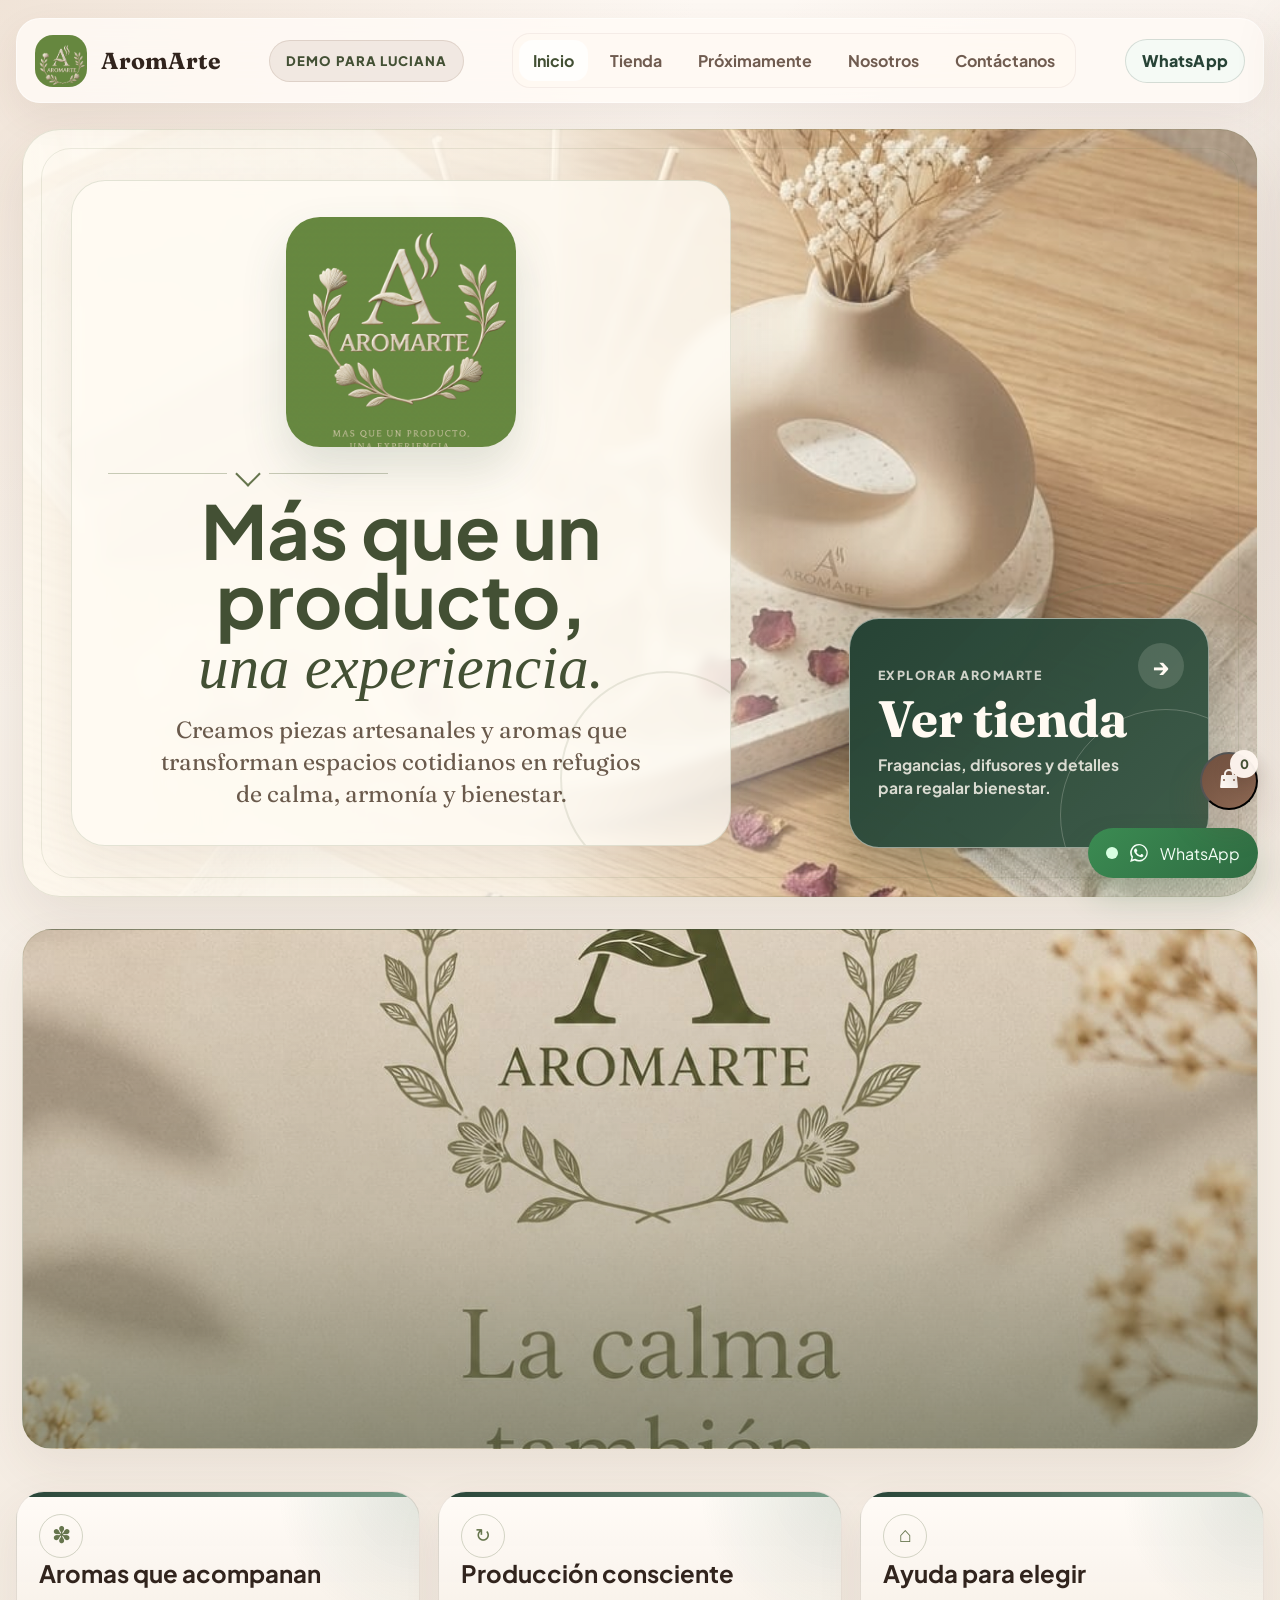
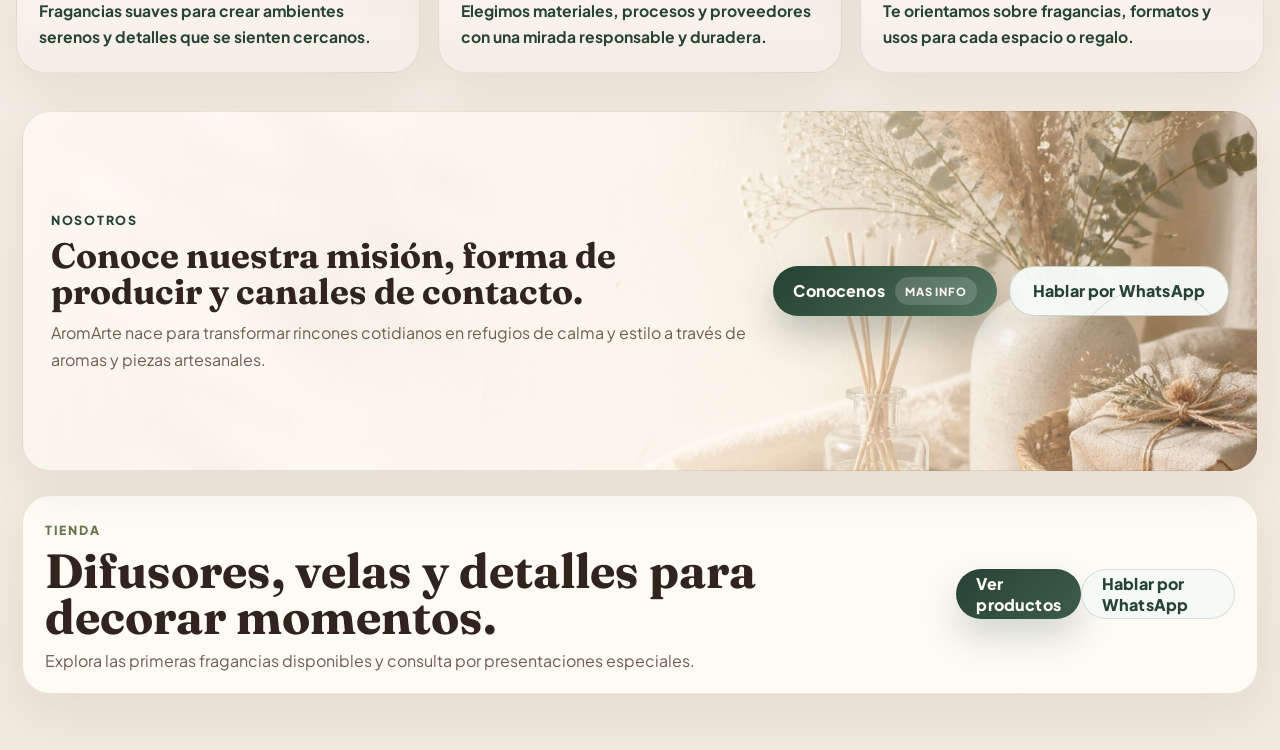
==== index.html @ 27c5b673 "Quita bloque de inspiracion en inicio" ====
<!DOCTYPE html>
<html lang="es">
<head>
  <meta charset="UTF-8">
  <meta name="viewport" content="width=device-width, initial-scale=1.0">
  <title>AromArte | Aromas que decoran momentos</title>
  <link rel="preconnect" href="https://fonts.googleapis.com">
  <link rel="preconnect" href="https://fonts.gstatic.com" crossorigin>
  <link href="https://fonts.googleapis.com/css2?family=Fraunces:opsz,wght@9..144,600;9..144,700;9..144,800&family=Plus+Jakarta+Sans:wght@400;500;600;700;800&display=swap" rel="stylesheet">
  <link rel="stylesheet" href="styles.css?v=20260609c">
</head>
<body data-page="home">
  <div class="page-shell">
    <header class="topbar">
      <a class="brand" href="index.html" aria-label="Ir al inicio">
        <span class="brand-mark"><img src="assets/images/aromarte/logo.jpeg" alt="AromArte"></span>
        <div class="brand-copy">
          <strong>AromArte</strong>
        </div>
      </a>
      <div class="topbar-meta">
        <span class="demo-badge">Demo para Luciana</span>
        <button class="menu-toggle" id="menuToggle" type="button" aria-label="Abrir menu" aria-expanded="false" aria-controls="mainNav">
          <span class="menu-toggle-icon" aria-hidden="true">
            <span></span>
            <span></span>
            <span></span>
          </span>
          <span class="menu-toggle-text">Menu</span>
        </button>
      </div>
      <nav class="main-nav" id="mainNav" aria-label="Principal">
        <div class="nav-panel-header">
          <div>
            <span class="eyebrow">Navegación</span>
            <strong>Explora la tienda</strong>
          </div>
          <button class="nav-close" id="navClose" type="button" aria-label="Cerrar menu">x</button>
        </div>
        <a class="nav-link is-active" href="index.html">Inicio</a>
        <a class="nav-link" href="tienda.html">Tienda</a>
        <a class="nav-link" href="proximamente.html">Próximamente</a>
        <a class="nav-link" href="nosotros.html">Nosotros</a>
        <a class="nav-link" href="contactanos.html">Contáctanos</a>
        <a class="nav-link nav-link-mobile" data-whatsapp-link href="#" target="_blank" rel="noreferrer">WhatsApp</a>
      </nav>
      <div class="header-actions">
        <a class="button button-secondary button-small" data-whatsapp-link href="#" target="_blank" rel="noreferrer">WhatsApp</a>
      </div>
    </header>

    <main>
      <section class="aromarte-hero" id="inicio">
        <div class="aromarte-hero-copy">
          <div class="welcome-card">
            <img class="welcome-logo" src="assets/images/aromarte/logo.jpeg" alt="AromArte">
            <div class="ornament-divider" aria-hidden="true"><span></span><i></i><span></span></div>
            <h1>Más que un producto, <em>una experiencia.</em></h1>
            <p>Creamos piezas artesanales y aromas que transforman espacios cotidianos en refugios de calma, armonía y bienestar.</p>
          </div>
        </div>

        <div class="aromarte-hero-notes">
          <a class="hero-shop-card" href="tienda.html">
            <span class="hero-shop-kicker">Explorar AromArte</span>
            <strong>Ver tienda</strong>
            <small>Fragancias, difusores y detalles para regalar bienestar.</small>
          </a>
        </div>
      </section>

      <section class="aromarte-story-band aromarte-story-band-single">
        <article class="story-panel story-panel-calm" aria-label="La calma también se decora"></article>
      </section>

      <section class="benefits content-strip icon-benefits">
        <article>
          <span class="line-icon line-icon-flower" aria-hidden="true"></span>
          <h2>Aromas que acompanan</h2>
          <p>Fragancias suaves para crear ambientes serenos y detalles que se sienten cercanos.</p>
        </article>
        <article>
          <span class="line-icon line-icon-recycle" aria-hidden="true"></span>
          <h2>Producción consciente</h2>
          <p>Elegimos materiales, procesos y proveedores con una mirada responsable y duradera.</p>
        </article>
        <article>
          <span class="line-icon line-icon-house" aria-hidden="true"></span>
          <h2>Ayuda para elegir</h2>
          <p>Te orientamos sobre fragancias, formatos y usos para cada espacio o regalo.</p>
        </article>
      </section>

      <section class="about-preview-section">
        <article class="about-preview-card about-preview-editorial">
          <div>
            <span class="eyebrow about-preview-eyebrow">Nosotros</span>
            <h2>Conoce nuestra misión, forma de producir y canales de contacto.</h2>
            <p>AromArte nace para transformar rincones cotidianos en refugios de calma y estilo a través de aromas y piezas artesanales.</p>
          </div>
          <div class="cta-actions about-preview-actions">
            <a class="button button-primary about-preview-primary" href="nosotros.html">Conocenos</a>
            <a class="button button-secondary about-preview-secondary" data-whatsapp-link href="#" target="_blank" rel="noreferrer">Hablar por WhatsApp</a>
          </div>
        </article>
      </section>

      <section class="cta-banner">
        <div>
          <span class="eyebrow">Tienda</span>
          <h2>Difusores, velas y detalles para decorar momentos.</h2>
          <p>Explora las primeras fragancias disponibles y consulta por presentaciones especiales.</p>
        </div>
        <div class="cta-actions">
          <a class="button button-primary" href="tienda.html">Ver productos</a>
          <a class="button button-secondary" id="bannerWhatsapp" href="#" target="_blank" rel="noreferrer">Hablar por WhatsApp</a>
        </div>
      </section>
    </main>
  </div>

  <aside class="cart-drawer" id="cartDrawer" aria-hidden="true">
    <div class="cart-header">
      <div>
        <span class="eyebrow">Compra</span>
        <h2>Tu carrito</h2>
      </div>
      <button class="icon-button" id="closeCart" type="button" aria-label="Cerrar carrito">x</button>
    </div>
    <div class="cart-items" id="cartItems"></div>
    <div class="cart-summary">
      <div><span>Subtotal</span><strong id="cartSubtotal">$0</strong></div>
      <div><span>Envío</span><strong id="cartShipping">$0</strong></div>
      <div class="cart-total"><span>Total</span><strong id="cartTotal">$0</strong></div>
      <button class="button button-primary button-full" id="checkoutButton" type="button">Finalizar compra</button>
      <a class="button button-secondary button-full" href="tienda.html">Ver estado de tienda</a>
    </div>
    <div class="checkout-panel" id="checkoutPanel" hidden>
      <div class="checkout-heading">
        <div>
          <span class="eyebrow">Compra</span>
          <h3>Datos para el pedido</h3>
        </div>
        <button class="button button-ghost button-small" id="backToCart" type="button">Volver</button>
      </div>
      <form class="checkout-form" id="checkoutForm">
        <label>
          <span>Nombre completo</span>
          <input id="checkoutName" name="name" type="text" placeholder="Tu nombre" required>
        </label>
        <label>
          <span>Telefono</span>
          <input id="checkoutPhone" name="phone" type="tel" placeholder="300 123 4567" required>
        </label>
        <label>
          <span>Correo</span>
          <input id="checkoutEmail" name="email" type="email" placeholder="tu@email.com" required>
        </label>
        <label>
          <span>Ciudad</span>
          <input id="checkoutCity" name="city" type="text" placeholder="Ciudad de entrega" required>
        </label>
        <label>
          <span>Dirección de entrega</span>
          <input id="checkoutAddress" name="address" type="text" placeholder="Calle, altura y referencia" required>
        </label>
        <label>
          <span>Pago</span>
          <select id="checkoutPayment" name="payment" required>
            <option value="transferencia">Transferencia</option>
            <option value="tarjeta">Tarjeta</option>
            <option value="contraentrega">Contraentrega coordinada</option>
          </select>
        </label>
        <label>
          <span>Notas del pedido</span>
          <textarea id="checkoutNotes" name="notes" rows="3" placeholder="Ej. subir a un tercer piso o llamar antes de entregar"></textarea>
        </label>
        <div class="checkout-review" id="checkoutReview"></div>
        <div class="checkout-actions">
          <button class="button button-primary button-full" id="confirmCheckout" type="submit">Confirmar pedido</button>
        </div>
      </form>
      <div class="checkout-success" id="checkoutSuccess" hidden></div>
    </div>
  </aside>

  <section class="product-modal" id="productModal" aria-hidden="true">
    <div class="product-modal-card" role="dialog" aria-modal="true" aria-labelledby="modalTitle">
      <button class="icon-button modal-close" id="closeModal" type="button" aria-label="Cerrar detalle">x</button>
      <div class="product-modal-media">
        <img id="modalImage" alt="">
      </div>
      <div class="product-modal-body">
        <span class="eyebrow" id="modalCategory">Categoria</span>
        <h2 id="modalTitle">Producto</h2>
        <p id="modalDescription"></p>
        <div class="modal-tags" id="modalTags"></div>
        <div class="modal-meta">
          <div>
            <strong id="modalPrice">$0</strong>
            <span id="modalInstallments"></span>
          </div>
          <span class="modal-rating" id="modalRating">&#9733; 0.0</span>
        </div>
        <div class="modal-actions">
          <button class="button button-primary" id="modalAddToCart" type="button">Agregar al carrito</button>
          <a class="button button-whatsapp" id="modalWhatsapp" href="#" target="_blank" rel="noreferrer">Consultar por WhatsApp</a>
        </div>
      </div>
    </div>
  </section>

  <a class="whatsapp-float" data-whatsapp-link href="#" target="_blank" rel="noreferrer" aria-label="Contactar por WhatsApp">
    <svg class="float-icon" viewBox="0 0 24 24" aria-hidden="true">
      <path d="M12 2.2a9.6 9.6 0 0 0-8.2 14.6L2.3 21.7l5-1.5A9.6 9.6 0 1 0 12 2.2Zm0 17.4c-1.4 0-2.8-.4-4-1.2l-.3-.2-3 .9.9-2.9-.2-.3a8 8 0 1 1 6.6 3.7Zm4.4-5.9c-.2-.1-1.3-.6-1.5-.6s-.4-.1-.6.2-.7.9-.8 1-.3.2-.6.1c-.3-.1-1.2-.4-2.2-1.3-.8-.7-1.3-1.5-1.4-1.8-.1-.3 0-.4.1-.6l.4-.4c.1-.1.2-.3.3-.4.1-.2.1-.3 0-.5 0-.1-.6-1.4-.8-1.9-.2-.5-.4-.4-.6-.4h-.5c-.2 0-.5.1-.7.4s-.9.8-.9 2 .9 2.3 1 2.4c.1.2 1.8 2.9 4.5 4 .6.3 1.1.4 1.4.5.6.2 1.2.2 1.6.1.5-.1 1.3-.5 1.5-1 .2-.5.2-1 .2-1.1s-.2-.2-.4-.3Z"/>
    </svg>
    <span class="float-label">WhatsApp</span>
  </a>
  <button class="cart-float" id="cartButton" type="button" aria-label="Abrir carrito">
    <svg class="float-icon" viewBox="0 0 24 24" aria-hidden="true">
      <path d="M7 6V5a5 5 0 0 1 10 0v1h1.9a1 1 0 0 1 1 .9l1 11a1 1 0 0 1-1 1.1H4.1a1 1 0 0 1-1-1.1l1-11a1 1 0 0 1 1-.9H7Zm2 0h6V5a3 3 0 0 0-6 0v1Zm-2 4a1 1 0 1 0 0 2 1 1 0 0 0 0-2Zm10 0a1 1 0 1 0 0 2 1 1 0 0 0 0-2Z"/>
    </svg>
    <span class="cart-count" id="cartCount">0</span>
  </button>
  <div class="toast" id="toast" aria-live="polite" aria-atomic="true"></div>
  <div class="overlay" id="overlay" hidden></div>

  <template id="productCardTemplate">
    <article class="product-card">
      <div class="product-media">
        <span class="product-badge"></span>
        <img alt="" loading="lazy">
      </div>
      <div class="product-body">
        <div class="product-meta">
          <span class="product-category"></span>
          <span class="product-rating"></span>
        </div>
        <h3 class="product-name"></h3>
        <p class="product-description"></p>
        <div class="product-tags"></div>
        <div class="product-footer">
          <div class="product-price-box">
            <strong class="product-price"></strong>
            <span class="product-installments"></span>
          </div>
          <div class="product-financing">
            <span class="product-promo-headline"></span>
            <div class="product-payment-logos"></div>
            <span class="product-transfer-price"></span>
          </div>
        </div>
        <div class="product-actions">
          <button class="button button-secondary view-product" type="button">Ver producto</button>
          <button class="button button-primary add-to-cart" type="button">Agregar</button>
        </div>
      </div>
    </article>
  </template>

  <template id="featuredCardTemplate">
    <article class="featured-card">
      <div class="featured-media">
        <img alt="" loading="lazy">
        <span class="featured-pill">Llega pronto</span>
      </div>
      <div class="featured-content">
        <div>
          <span class="eyebrow">Próximamente</span>
          <h3 class="featured-name"></h3>
          <p class="featured-copy"></p>
        </div>
      </div>
      <div class="featured-footer">
        <span class="featured-price"></span>
        <button class="button button-secondary featured-action" type="button">Ver producto</button>
      </div>
    </article>
  </template>

  <template id="categoryCardTemplate">
    <a class="category-card" href="#">
      <span class="category-card-label"></span>
      <strong class="category-card-title"></strong>
      <p class="category-card-copy"></p>
      <span class="category-card-link">Ver productos</span>
    </a>
  </template>

  <script src="data.js?v=20260401c"></script>
  <script src="store.js?v=20260401c"></script>
  <script src="home.js?v=20260401c"></script>
</body>
</html>
---- styles.css ----
:root {
  --bg: #f7f0e8;
  --surface: rgba(255, 252, 247, 0.92);
  --surface-soft: rgba(255, 248, 242, 0.86);
  --text: #31241d;
  --text-soft: #705c50;
  --line: rgba(122, 93, 74, 0.14);
  --accent: #66754d;
  --accent-strong: #435034;
  --premium-green: #3e5c49;
  --premium-green-strong: #274336;
  --premium-green-soft: rgba(84, 120, 101, 0.12);
  --shadow-soft: 0 18px 48px rgba(89, 58, 38, 0.08);
  --shadow-card: 0 22px 58px rgba(89, 58, 38, 0.1);
  --shadow-hover: 0 28px 72px rgba(89, 58, 38, 0.15);
  --shadow-green: 0 18px 34px rgba(62, 92, 73, 0.22);
  --radius-2xl: 34px;
  --radius-xl: 26px;
  --radius-lg: 22px;
  --radius-md: 16px;
  --max-width: 1260px;
  --transition: 220ms ease;
}

* { box-sizing: border-box; }
html { scroll-behavior: smooth; }

body {
  margin: 0;
  overflow-x: hidden;
  font-family: "Plus Jakarta Sans", sans-serif;
  color: var(--text);
  background:
    radial-gradient(circle at top left, rgba(225, 203, 182, 0.45), transparent 26%),
    radial-gradient(circle at 90% 15%, rgba(143, 106, 82, 0.12), transparent 22%),
    linear-gradient(180deg, #fdf8f3 0%, #f6efe6 42%, #f2e8de 100%);
}

img { display: block; max-width: 100%; }
button, input, select, textarea, a { font: inherit; }
a { color: inherit; }

.page-shell {
  position: relative;
  width: min(calc(100% - 32px), var(--max-width));
  margin: 0 auto;
  padding: 18px 0 56px;
}

.topbar {
  position: sticky;
  top: 16px;
  z-index: 30;
  isolation: isolate;
  display: flex;
  align-items: center;
  justify-content: space-between;
  gap: 18px;
  padding: 14px 18px;
  margin-bottom: 26px;
  background: rgba(255, 251, 246, 0.84);
  border: 1px solid rgba(255, 255, 255, 0.5);
  border-radius: 24px;
  box-shadow: 0 14px 36px rgba(98, 66, 48, 0.08);
  backdrop-filter: blur(18px);
}

.topbar-meta {
  display: flex;
  align-items: center;
  gap: 10px;
  position: relative;
}

.brand {
  display: flex;
  align-items: center;
  gap: 14px;
  text-decoration: none;
  transition: transform var(--transition);
}

.brand:hover { transform: translateY(-1px); }

.brand-mark {
  display: grid;
  place-items: center;
  width: 52px;
  height: 52px;
  border-radius: 18px;
  overflow: hidden;
  background: #668047;
  flex: 0 0 auto;
}

.brand-mark img {
  width: 100%;
  height: 100%;
  object-fit: cover;
}

.brand-copy strong,
.hero h1,
.section-heading h2,
.catalog-toolbar h3,
.cart-header h2,
.filters-heading h3,
.product-modal-body h2,
.shop-hero h1,
.cta-banner h2 {
  font-family: "Fraunces", serif;
}

.brand-copy strong { display: block; font-size: 1.45rem; line-height: 1; }
.brand-copy {
  display: flex;
  align-items: center;
}

.demo-badge {
  display: inline-flex;
  align-items: center;
  justify-content: center;
  min-height: 42px;
  padding: 0 16px;
  border-radius: 999px;
  background: rgba(125, 90, 70, 0.1);
  border: 1px solid rgba(125, 90, 70, 0.16);
  color: var(--accent-strong);
  font-size: 0.82rem;
  font-weight: 800;
  letter-spacing: 0.08em;
  text-transform: uppercase;
}

.main-nav,
.header-actions,
.hero-actions,
.hero-metrics,
.section-heading,
.catalog-toolbar,
.cart-header,
.cart-summary div,
.product-meta,
.product-actions,
.featured-footer,
.modal-actions,
.modal-meta,
.filters-heading,
.filter-range-header,
.cta-actions,
.shop-hero,
.shop-hero-actions {
  display: flex;
  align-items: center;
}

.main-nav {
  gap: 8px;
  padding: 6px;
  border-radius: 18px;
  background: rgba(255, 248, 242, 0.7);
  border: 1px solid rgba(122, 93, 74, 0.08);
}

.nav-link-mobile {
  display: none;
}

.nav-panel-header {
  display: none;
}

.nav-close {
  width: 42px;
  height: 42px;
  border-radius: 14px;
  border: 1px solid rgba(122, 93, 74, 0.12);
  background: rgba(255, 251, 246, 0.86);
  color: var(--accent-strong);
  font-size: 1.5rem;
  line-height: 1;
}

.nav-link {
  padding: 10px 14px;
  border-radius: 14px;
  color: var(--text-soft);
  text-decoration: none;
  font-weight: 700;
  transition: background var(--transition), color var(--transition), transform var(--transition);
}

.nav-link:hover,
.nav-link.is-active {
  background: rgba(255, 255, 255, 0.72);
  color: var(--accent-strong);
}

.header-actions { gap: 10px; }
.mobile-filter-toggle { display: none; }

.menu-toggle {
  display: none;
  align-items: center;
  justify-content: center;
  gap: 10px;
  min-height: 46px;
  padding: 0 16px;
  border-radius: 999px;
  background: linear-gradient(135deg, #6f4f3e, #8e6954);
  border: 1px solid rgba(122, 93, 74, 0.12);
  color: #fffaf5;
  box-shadow: 0 14px 26px rgba(111, 79, 62, 0.22);
}

.menu-toggle-icon {
  display: inline-flex;
  flex-direction: column;
  justify-content: center;
  gap: 4px;
}

.menu-toggle-icon span {
  display: block;
  width: 16px;
  height: 2px;
  border-radius: 999px;
  background: currentColor;
}

.menu-toggle-text {
  font-size: 0.82rem;
  font-weight: 800;
  letter-spacing: 0.08em;
  text-transform: uppercase;
}

.eyebrow {
  display: inline-block;
  margin-bottom: 10px;
  color: var(--accent);
  font-size: 0.78rem;
  font-weight: 800;
  letter-spacing: 0.14em;
  text-transform: uppercase;
}

.button,
.cart-button,
.icon-button,
.whatsapp-float,
.category-card,
.cart-float,
.menu-toggle {
  transition: transform var(--transition), box-shadow var(--transition), background var(--transition), border-color var(--transition), color var(--transition);
}

.button,
.icon-button,
.cart-button {
  border: 0;
  cursor: pointer;
}

.button:hover,
.cart-button:hover,
.icon-button:hover,
.whatsapp-float:hover,
.category-card:hover,
.cart-float:hover,
.menu-toggle:hover {
  transform: translateY(-2px);
}

.button {
  display: inline-flex;
  align-items: center;
  justify-content: center;
  min-height: 50px;
  padding: 0 20px;
  border-radius: 999px;
  text-decoration: none;
  font-weight: 800;
  letter-spacing: 0.01em;
}

.button-small { min-height: 44px; padding: 0 16px; }

.button-primary {
  background: linear-gradient(135deg, var(--premium-green-strong), var(--premium-green));
  color: #fff9f4;
  box-shadow: var(--shadow-green);
}

.button-secondary {
  background: rgba(245, 250, 246, 0.92);
  color: var(--premium-green-strong);
  border: 1px solid rgba(62, 92, 73, 0.18);
}

.button-return {
  position: relative;
  min-height: 48px;
  padding: 0 22px 0 54px;
  background: linear-gradient(135deg, rgba(255, 251, 246, 0.96), rgba(246, 251, 247, 0.9));
  color: var(--premium-green-strong);
  border: 1px solid rgba(62, 92, 73, 0.16);
  box-shadow: 0 14px 30px rgba(62, 92, 73, 0.08);
  line-height: 1;
  white-space: nowrap;
}

.button-return::before {
  content: "←";
  position: absolute;
  left: 12px;
  top: 50%;
  display: grid;
  width: 30px;
  height: 30px;
  place-items: center;
  transform: translateY(-50%);
  border-radius: 50%;
  background: rgba(62, 92, 73, 0.1);
  color: var(--premium-green);
  font-size: 1.05rem;
  font-weight: 900;
}

.button-return:hover {
  background: linear-gradient(135deg, rgba(245, 250, 246, 0.98), rgba(255, 251, 246, 0.96));
  border-color: rgba(62, 92, 73, 0.28);
  box-shadow: 0 18px 34px rgba(62, 92, 73, 0.12);
}

.button-return.button-small {
  min-height: 44px;
  padding: 0 18px 0 50px;
}

.button-return.button-small::before {
  left: 11px;
  width: 28px;
  height: 28px;
  font-size: 1rem;
}

.button-ghost {
  min-height: 42px;
  padding: 0 16px;
  background: rgba(255, 249, 243, 0.78);
  color: var(--accent-strong);
  border: 1px solid rgba(122, 93, 74, 0.12);
}

.button-whatsapp {
  background: rgba(240, 249, 238, 0.94);
  color: var(--premium-green-strong);
  border: 1px solid rgba(62, 92, 73, 0.22);
}

.button-full { width: 100%; }

.cart-button {
  display: inline-flex;
  align-items: center;
  gap: 14px;
  padding: 10px 12px 10px 18px;
  border-radius: 999px;
  background: linear-gradient(135deg, #6f4f3e, #8e6954);
  color: #fff8f2;
  box-shadow: 0 18px 34px rgba(111, 79, 62, 0.24);
}

.cart-button-copy small { display: block; color: rgba(255, 247, 240, 0.76); }
.cart-count {
  display: grid;
  place-items: center;
  min-width: 34px;
  height: 34px;
  padding: 0 10px;
  border-radius: 999px;
  background: rgba(255, 247, 240, 0.96);
  color: var(--accent-strong);
  font-weight: 800;
}

.hero {
  display: grid;
  grid-template-columns: minmax(0, 1.05fr) minmax(360px, 0.95fr);
  gap: 30px;
  align-items: center;
  padding: 30px 6px 26px;
}

.aromarte-hero {
  position: relative;
  isolation: isolate;
  display: grid;
  grid-template-columns: minmax(0, 1.02fr) minmax(300px, 0.58fr);
  gap: 22px;
  min-height: min(780px, calc(100vh - 132px));
  padding: clamp(22px, 4vw, 48px);
  margin: 8px 6px 24px;
  overflow: hidden;
  border: 1px solid rgba(102, 117, 77, 0.16);
  border-radius: 38px;
  background:
    linear-gradient(90deg, rgba(255, 250, 241, 0.94) 0%, rgba(255, 250, 241, 0.88) 42%, rgba(255, 250, 241, 0.22) 68%),
    url("assets/images/aromarte/hero-product.jpg") right center / cover no-repeat;
  box-shadow: var(--shadow-card);
}

.aromarte-hero::before {
  content: "";
  position: absolute;
  inset: 18px;
  z-index: -1;
  border: 1px solid rgba(102, 117, 77, 0.12);
  border-radius: 30px;
  pointer-events: none;
}

.aromarte-hero::after {
  content: "";
  position: absolute;
  right: -90px;
  bottom: -120px;
  z-index: -1;
  width: 430px;
  height: 430px;
  border: 2px solid rgba(102, 117, 77, 0.16);
  border-radius: 50%;
  pointer-events: none;
}

.aromarte-hero-copy {
  display: flex;
  flex-direction: column;
  align-items: flex-start;
  justify-content: center;
  min-width: 0;
}

.aromarte-hero-notes {
  display: flex;
  align-items: flex-end;
  justify-content: flex-end;
}

.hero-copy,
.shop-hero > div:first-child,
.cta-banner > div:first-child,
.contact-form-copy {
  min-width: 0;
}

.hero h1,
.shop-hero h1 {
  margin: 0 0 16px;
  font-size: clamp(3.2rem, 7vw, 5.4rem);
  line-height: 0.92;
  letter-spacing: 0;
}

.hero-actions .button,
.cta-actions .button,
.product-actions .button,
.featured-action {
  font-weight: 800;
}

.hero p,
.section-heading p,
.benefits p,
.product-description,
.featured-card p,
.catalog-toolbar p,
.filter-note p,
.product-modal-body p,
.shop-hero p,
.category-card p,
.cta-banner p {
  color: var(--text-soft);
}

.hero p,
.shop-hero p { margin: 0; line-height: 1.75; font-size: 1.02rem; }

.section-copy-green {
  color: color-mix(in srgb, var(--premium-green) 72%, var(--text-soft) 28%);
}

.category-section-copy {
  color: color-mix(in srgb, var(--premium-green) 64%, var(--text-soft) 36%);
}

.hero-actions { gap: 14px; margin-top: 30px; justify-content: flex-start; }

.hero-shop-card {
  position: relative;
  display: grid;
  gap: 12px;
  width: min(100%, 360px);
  min-height: 230px;
  align-content: center;
  padding: 28px;
  overflow: hidden;
  border: 1px solid rgba(255, 250, 242, 0.52);
  border-radius: 30px;
  background:
    linear-gradient(135deg, rgba(36, 65, 51, 0.96), rgba(62, 92, 73, 0.9)),
    rgba(62, 92, 73, 0.94);
  color: #fffaf2;
  text-decoration: none;
  box-shadow: 0 26px 54px rgba(42, 68, 54, 0.28);
  transition: transform var(--transition), box-shadow var(--transition), border-color var(--transition);
}

.hero-shop-card::before {
  content: "";
  position: absolute;
  right: -64px;
  bottom: -74px;
  width: 210px;
  height: 210px;
  border: 1px solid rgba(255, 250, 242, 0.22);
  border-radius: 50%;
}

.hero-shop-card::after {
  content: "→";
  position: absolute;
  right: 24px;
  top: 24px;
  display: grid;
  width: 46px;
  height: 46px;
  place-items: center;
  border-radius: 50%;
  background: rgba(255, 250, 242, 0.14);
  font-size: 1.4rem;
  font-weight: 900;
}

.hero-shop-card:hover {
  transform: translateY(-5px);
  border-color: rgba(255, 250, 242, 0.72);
  box-shadow: 0 34px 64px rgba(42, 68, 54, 0.34);
}

.hero-shop-kicker,
.hero-shop-card small {
  position: relative;
  z-index: 1;
}

.hero-shop-kicker {
  color: rgba(255, 250, 242, 0.78);
  font-size: 0.78rem;
  font-weight: 900;
  letter-spacing: 0.12em;
  text-transform: uppercase;
}

.hero-shop-card strong {
  position: relative;
  z-index: 1;
  font-family: "Fraunces", serif;
  font-size: clamp(2.35rem, 4vw, 3.4rem);
  line-height: 0.92;
}

.hero-shop-card small {
  max-width: 260px;
  color: rgba(255, 250, 242, 0.82);
  font-size: 0.98rem;
  font-weight: 700;
  line-height: 1.45;
}

.welcome-copy {
  display: flex;
  flex-direction: column;
  align-items: flex-start;
}

.welcome-card,
.experience-card,
.shop-hero-art {
  position: relative;
  overflow: hidden;
  border: 1px solid rgba(102, 117, 77, 0.18);
  background:
    radial-gradient(circle at top right, rgba(102, 117, 77, 0.12), transparent 28%),
    linear-gradient(180deg, rgba(255, 251, 244, 0.96), rgba(242, 232, 218, 0.92));
  box-shadow: var(--shadow-soft);
}

.welcome-card {
  width: min(100%, 660px);
  padding: clamp(24px, 3.4vw, 36px);
  border-radius: 34px;
  background: rgba(255, 251, 244, 0.78);
  backdrop-filter: blur(6px);
  text-align: center;
}

.welcome-card::after,
.botanical-note::after {
  content: "";
  position: absolute;
  right: -44px;
  bottom: -40px;
  width: 210px;
  height: 210px;
  border: 2px solid rgba(102, 117, 77, 0.14);
  border-radius: 50%;
  pointer-events: none;
}

.welcome-logo {
  display: block;
  width: clamp(150px, 24vw, 230px);
  aspect-ratio: 1;
  margin: 0 auto 18px;
  border-radius: 34px;
  object-fit: cover;
  box-shadow: 0 22px 46px rgba(62, 92, 73, 0.16);
}

.welcome-card h1 {
  max-width: 560px;
  margin: 12px auto 0;
  color: var(--accent-strong);
  font-size: clamp(2.55rem, 5.8vw, 4.65rem);
  line-height: 0.94;
}

.welcome-card h1 em {
  font-family: "Segoe Script", "Brush Script MT", cursive;
  display: block;
  font-size: 0.82em;
  margin-top: 0.08em;
  font-weight: 400;
}

.welcome-card p {
  max-width: 500px;
  margin: 18px auto 0;
  color: color-mix(in srgb, var(--text-soft) 86%, var(--accent-strong) 14%);
  font-family: "Fraunces", serif;
  font-size: clamp(1.16rem, 1.9vw, 1.46rem);
  line-height: 1.36;
}

.botanical-sprig {
  display: block;
  width: 46px;
  height: 42px;
  margin-bottom: 12px;
  border-left: 2px solid var(--accent);
  border-radius: 50%;
  transform: rotate(28deg);
}

.botanical-sprig::before,
.botanical-sprig::after {
  content: "";
  position: absolute;
  width: 18px;
  height: 10px;
  border: 2px solid var(--accent);
  border-left: 0;
  border-radius: 0 14px 14px 0;
}

.botanical-sprig::before {
  top: 8px;
  left: 11px;
  transform: rotate(-18deg);
}

.botanical-sprig::after {
  top: 22px;
  left: 2px;
  transform: rotate(32deg);
}

.ornament-divider {
  display: flex;
  align-items: center;
  gap: 12px;
  width: min(280px, 100%);
  color: var(--accent);
}

.ornament-divider span {
  flex: 1;
  height: 1px;
  background: rgba(102, 117, 77, 0.36);
}

.ornament-divider i {
  width: 18px;
  height: 18px;
  border-right: 2px solid currentColor;
  border-bottom: 2px solid currentColor;
  transform: rotate(45deg);
}

.ritual-icons,
.inspiration-list,
.shop-product-tags {
  display: grid;
  gap: 12px;
}

.ritual-icons {
  width: min(100%, 660px);
  grid-template-columns: 1fr;
  margin: 0;
}

.ritual-icons article {
  min-height: 0;
  padding: 18px;
  border: 1px solid rgba(102, 117, 77, 0.16);
  border-radius: 24px;
  background: rgba(255, 251, 244, 0.84);
  backdrop-filter: blur(7px);
  box-shadow: var(--shadow-soft);
}

.ritual-icons strong {
  display: block;
  margin: 12px 0 7px;
  color: var(--accent-strong);
  font-family: "Fraunces", serif;
  line-height: 1.04;
}

.ritual-icons small {
  display: block;
  color: var(--text-soft);
  line-height: 1.55;
}

.line-icon {
  position: relative;
  display: inline-grid;
  place-items: center;
  width: 44px;
  height: 44px;
  color: var(--accent);
  border: 1px solid rgba(102, 117, 77, 0.28);
  border-radius: 50%;
}

.line-icon::before {
  font-family: "Times New Roman", serif;
  font-size: 1.42rem;
  line-height: 1;
}

.line-icon-leaf::before { content: "⌒"; transform: rotate(-35deg); }
.line-icon-heart::before { content: "♡"; font-size: 1.55rem; }
.line-icon-flower::before { content: "✽"; }
.line-icon-spark::before { content: "✦"; }
.line-icon-recycle::before { content: "↻"; font-size: 1.2rem; }
.line-icon-house::before { content: "⌂"; font-size: 1.34rem; }

.hero-metrics {
  gap: 14px;
  margin-top: 32px;
  justify-content: space-between;
}

.hero-metrics article,
.benefits article,
.filters-panel,
.catalog-toolbar,
.featured-card,
.product-card,
.cart-drawer,
.cart-summary,
.product-modal-card,
.showcase-card,
.category-card,
.cta-banner,
.shop-hero {
  background: var(--surface);
  border: 1px solid var(--line);
  box-shadow: var(--shadow-soft);
}

.hero-metrics article {
  flex: 1;
  min-height: 110px;
  padding: 18px;
  border-radius: var(--radius-lg);
}

.benefits article {
  position: relative;
  overflow: hidden;
  background:
    radial-gradient(circle at top right, rgba(78, 118, 96, 0.16), transparent 32%),
    linear-gradient(180deg, rgba(255, 251, 246, 0.98), rgba(245, 237, 229, 0.96));
}

.benefits article::before {
  content: "";
  position: absolute;
  top: 0;
  left: 0;
  width: 100%;
  height: 5px;
  background: linear-gradient(90deg, var(--premium-green-strong), rgba(94, 141, 116, 0.8));
}

.benefits article h2 {
  margin: 0 0 10px;
}

.benefits article p {
  margin: 0;
  color: var(--premium-green-strong);
  font-size: 0.98rem;
  font-weight: 700;
  line-height: 1.65;
}

.hero-metrics article strong {
  color: var(--premium-green-strong);
}

.hero-metrics article span {
  color: color-mix(in srgb, var(--premium-green) 68%, var(--text-soft) 32%);
}

.hero-visual,
.hero-showcase { min-height: 520px; }

.hero-showcase {
  position: relative;
  border-radius: var(--radius-2xl);
  overflow: hidden;
  background: linear-gradient(150deg, rgba(255, 248, 241, 0.95), rgba(235, 217, 199, 0.82));
  box-shadow: var(--shadow-card);
}

.hero-photo-showcase img {
  width: 100%;
  height: 100%;
  min-height: 520px;
  object-fit: cover;
  object-position: center;
}

.hero-home .hero-photo-showcase {
  border: 10px solid rgba(255, 251, 244, 0.82);
}

.hero-photo-showcase::after {
  content: "";
  position: absolute;
  inset: 0;
  background: linear-gradient(180deg, transparent 58%, rgba(49, 36, 29, 0.18));
  pointer-events: none;
}

.showcase-card {
  position: absolute;
  z-index: 2;
  max-width: 320px;
  padding: 22px;
  border-radius: 24px;
}

.showcase-card span { display: block; margin-bottom: 8px; color: var(--text-soft); }
.showcase-card strong { font-family: "Fraunces", serif; font-size: 2rem; line-height: 1; }
.showcase-card-main { top: 38px; right: 34px; }
.showcase-card-side { left: 28px; bottom: 30px; }

.showcase-scene,
.scene-panel,
.scene-sofa,
.scene-table,
.scene-vase,
.scene-lamp { position: absolute; }

.showcase-scene { inset: 0; }
.scene-panel { inset: 88px 48px 48px; border-radius: 40px; background: linear-gradient(180deg, rgba(255, 250, 245, 0.72), rgba(233, 214, 196, 0.78)); }
.scene-sofa { left: 88px; bottom: 106px; width: 290px; height: 156px; border-radius: 40px 40px 28px 28px; background: linear-gradient(180deg, #c79f80, #9a735b); box-shadow: 0 32px 36px rgba(94, 67, 50, 0.18); }
.scene-sofa::before, .scene-sofa::after { content: ""; position: absolute; top: -46px; width: 98px; height: 88px; border-radius: 26px; background: linear-gradient(180deg, #c79f80, #8f6a53); }
.scene-sofa::before { left: 22px; }
.scene-sofa::after { right: 22px; }
.scene-table { right: 122px; bottom: 132px; width: 172px; height: 172px; border-radius: 50%; background: linear-gradient(145deg, #e4ceb8, #bb977c); box-shadow: 0 20px 32px rgba(94, 67, 50, 0.16); }
.scene-table::before { content: ""; position: absolute; left: 78px; top: 136px; width: 16px; height: 110px; border-radius: 12px; background: #72513f; }
.scene-vase { right: 176px; bottom: 218px; width: 36px; height: 78px; border-radius: 18px 18px 12px 12px; background: linear-gradient(180deg, #f7efe7, #e4ceb8); }
.scene-lamp { right: 62px; bottom: 118px; width: 112px; height: 278px; }
.scene-lamp::before { content: ""; position: absolute; left: 41px; top: 62px; width: 12px; height: 168px; border-radius: 10px; background: #6f4f3e; }
.scene-lamp::after { content: ""; position: absolute; top: 0; left: 0; width: 94px; height: 100px; border-radius: 46px 46px 18px 18px; background: linear-gradient(180deg, #f0e4d7, #d6baa3); }

.home-section,
.catalog-section { padding: 8px 6px; }

.experience-grid,
.coming-soon-grid {
  display: grid;
  grid-template-columns: 0.85fr 1.15fr;
  gap: 20px;
  padding: 8px 6px 24px;
}

.aromarte-story-band {
  display: grid;
  grid-template-columns: minmax(0, 1.2fr) minmax(280px, 0.8fr);
  gap: 20px;
  padding: 8px 6px 24px;
}

.aromarte-story-band-single {
  grid-template-columns: 1fr;
}

.aromarte-story-band-single .story-panel-calm {
  min-height: 520px;
  background-position: center;
}

.story-panel {
  position: relative;
  min-height: 470px;
  overflow: hidden;
  border: 1px solid rgba(102, 117, 77, 0.16);
  border-radius: 30px;
  padding: 30px;
  background: #f5ecdf;
  box-shadow: var(--shadow-soft);
}

.story-panel::before {
  content: "";
  position: absolute;
  inset: 0;
  z-index: 0;
  background: linear-gradient(90deg, rgba(255, 250, 241, 0.9), rgba(255, 250, 241, 0.42));
}

.story-panel > * {
  position: relative;
  z-index: 1;
}

.story-panel-product {
  background:
    linear-gradient(90deg, rgba(255, 250, 241, 0.92) 0%, rgba(255, 250, 241, 0.78) 42%, rgba(255, 250, 241, 0.18) 72%),
    url("assets/images/aromarte/inspiracion-bg.png") center / cover no-repeat;
}

.story-panel-calm {
  display: flex;
  flex-direction: column;
  justify-content: flex-end;
  color: #fffaf2;
  background:
    linear-gradient(180deg, rgba(55, 67, 44, 0.02) 0%, rgba(55, 67, 44, 0.18) 58%, rgba(55, 67, 44, 0.5) 100%),
    url("assets/images/aromarte/brand-calm.jpg") center / cover no-repeat;
}

.story-panel-calm::before {
  display: none;
}

.story-panel h2 {
  max-width: 620px;
  margin: 0 0 22px;
  color: var(--accent-strong);
  font-family: "Fraunces", serif;
  font-size: clamp(2.2rem, 4vw, 3.5rem);
  line-height: 0.96;
}

.experience-card {
  min-height: 430px;
  padding: 28px;
  border-radius: 30px;
}

.experience-card-photo {
  padding: 0;
}

.experience-card-photo img,
.coming-soon-photo img,
.about-preview-image {
  width: 100%;
  height: 100%;
  object-fit: cover;
}

.experience-card h2 {
  max-width: 620px;
  margin: 0 0 22px;
  color: var(--accent-strong);
  font-family: "Fraunces", serif;
  font-size: clamp(2.2rem, 4vw, 3.5rem);
  line-height: 0.96;
}

.inspiration-list {
  max-width: 620px;
}

.inspiration-list span {
  display: flex;
  align-items: center;
  gap: 14px;
  padding: 14px 16px;
  border: 1px solid rgba(102, 117, 77, 0.14);
  border-radius: 20px;
  background: rgba(255, 251, 244, 0.72);
  color: var(--accent-strong);
  font-weight: 800;
}

.inspiration-list .line-icon {
  flex: 0 0 auto;
  width: 38px;
  height: 38px;
  background: rgba(255, 255, 255, 0.52);
}

.section-heading {
  justify-content: space-between;
  gap: 20px;
  margin-bottom: 24px;
}

.section-heading h2,
.catalog-toolbar h3,
.filters-heading h3,
.product-modal-body h2,
.cta-banner h2 {
  margin: 0;
  font-size: clamp(2rem, 4vw, 3rem);
  line-height: 0.96;
}

.category-grid,
.featured-strip,
.product-grid,
.benefits {
  display: grid;
  gap: 18px;
  align-items: stretch;
}

.content-strip,
.product-grid-home {
  min-width: 0;
}

.category-grid { grid-template-columns: repeat(4, 1fr); }
.featured-strip { grid-template-columns: repeat(3, 1fr); margin-bottom: 20px; }
.product-grid { grid-template-columns: repeat(2, minmax(0, 1fr)); gap: 20px; }
.product-grid-home { grid-template-columns: repeat(4, minmax(0, 1fr)); }
.benefits { grid-template-columns: repeat(3, 1fr); margin: 18px 0 38px; }

.construction-notice {
  position: relative;
  overflow: hidden;
  padding: 34px;
  border: 1px solid rgba(122, 93, 74, 0.16);
  border-radius: 28px;
  background:
    linear-gradient(135deg, rgba(255, 251, 246, 0.96), rgba(236, 244, 235, 0.9)),
    var(--surface);
  box-shadow: var(--shadow-soft);
}

.catalog-construction {
  display: flex;
  align-items: center;
  justify-content: space-between;
  gap: 18px;
  min-height: auto;
  padding: 22px 24px;
}

.catalog-construction h2 {
  max-width: none;
  margin: 2px 0 6px;
  font-size: clamp(1.55rem, 3vw, 2.2rem);
}

.catalog-construction p {
  max-width: none;
  font-size: 0.96rem;
}

.catalog-construction .button {
  flex: 0 0 auto;
}

.botanical-note {
  background:
    radial-gradient(circle at 92% 12%, rgba(102, 117, 77, 0.16), transparent 26%),
    linear-gradient(135deg, rgba(255, 251, 244, 0.98), rgba(238, 231, 216, 0.95));
}

.construction-notice h2,
.construction-notice h3 {
  max-width: 720px;
  margin: 8px 0 10px;
  font-family: "Fraunces", serif;
  font-size: clamp(2rem, 4vw, 3.15rem);
  line-height: 0.98;
}

.construction-notice p {
  max-width: 720px;
  margin: 0;
  color: var(--muted);
  font-size: 1.04rem;
  line-height: 1.7;
}

.category-card {
  display: block;
  min-height: 240px;
  padding: 24px;
  border-radius: 28px;
  text-decoration: none;
  background: linear-gradient(180deg, rgba(255, 251, 246, 0.96), rgba(244, 233, 223, 0.9));
}

.category-card-label {
  display: inline-block;
  margin-bottom: 12px;
  color: var(--accent);
  font-size: 0.78rem;
  font-weight: 800;
  letter-spacing: 0.1em;
  text-transform: uppercase;
}

.category-card-title {
  display: block;
  margin-bottom: 10px;
  font-family: "Fraunces", serif;
  font-size: 2rem;
  line-height: 0.98;
}

.category-card p {
  margin: 0 0 18px;
  line-height: 1.7;
  color: color-mix(in srgb, var(--premium-green) 58%, var(--text-soft) 42%);
}

.category-card-link {
  color: var(--premium-green-strong);
  font-weight: 800;
  letter-spacing: 0.01em;
}

.benefits article,
.featured-card,
.catalog-toolbar,
.filters-panel,
.cta-banner,
.shop-hero { border-radius: 28px; padding: 22px; }

.featured-card {
  display: flex;
  flex-direction: column;
  justify-content: flex-start;
  height: 100%;
  min-height: 230px;
  background: radial-gradient(circle at top right, rgba(209, 181, 158, 0.28), transparent 24%), linear-gradient(180deg, rgba(255, 251, 246, 0.96), rgba(244, 233, 223, 0.92));
}

.featured-card h3 { margin: 0 0 12px; font-size: 1.5rem; }
.featured-media {
  position: relative;
  min-height: 210px;
  margin: -22px -22px 18px;
  overflow: hidden;
  border-radius: 28px 28px 22px 22px;
  background: linear-gradient(145deg, #f5ece4, #ead9ca);
}

.featured-media img {
  width: 100%;
  height: 100%;
  min-height: 210px;
  object-fit: cover;
  transform: scale(var(--image-base-scale, 1));
}

.featured-pill {
  position: absolute;
  left: 16px;
  bottom: 16px;
  padding: 8px 12px;
  border-radius: 999px;
  background: rgba(255, 250, 244, 0.92);
  color: var(--premium-green-strong);
  font-size: 0.74rem;
  font-weight: 800;
  letter-spacing: 0.08em;
  text-transform: uppercase;
}

.featured-content {
  display: flex;
  flex: 1;
  align-items: flex-start;
}

.featured-footer { justify-content: space-between; gap: 12px; margin-top: auto; padding-top: 18px; }
.featured-price { font-size: 1.22rem; font-weight: 800; }

.payment-promo-grid,
.about-layout,
.contact-stack,
.contact-form,
.payment-status,
.payment-processing,
.processing-steps,
.invoice-meta,
.social-links,
.about-points {
  display: grid;
}

.payment-promo-grid {
  grid-template-columns: repeat(2, minmax(0, 1fr));
  gap: 20px;
  padding: 8px 6px 18px;
}

.payment-promo-card,
.about-story,
.contact-card,
.contact-form-card,
.invoice-card,
.payment-status,
.payment-processing {
  background: var(--surface);
  border: 1px solid var(--line);
  box-shadow: var(--shadow-soft);
  border-radius: 28px;
}

.payment-promo-card {
  padding: 24px;
}

.payment-promo-card h2,
.about-story h3,
.contact-card h3,
.contact-form-copy h3,
.invoice-card h3 {
  margin: 0 0 10px;
  font-family: "Fraunces", serif;
  line-height: 1.02;
}

.payment-promo-card h2 {
  font-size: clamp(2rem, 3vw, 2.8rem);
}

.payment-promo-card-accent {
  background:
    radial-gradient(circle at top right, rgba(89, 126, 105, 0.22), transparent 24%),
    linear-gradient(180deg, rgba(251, 253, 249, 0.98), rgba(239, 244, 239, 0.94));
}

.payment-promo-tags,
.payment-promo-stats,
.invoice-meta,
.social-links,
.about-points {
  gap: 10px;
}

.payment-promo-tags,
.about-points {
  display: flex;
  flex-wrap: wrap;
}

.about-image-pair,
.about-visual-strip,
.shop-product-preview {
  display: grid;
  gap: 18px;
}

.payment-pill,
.about-points span,
.invoice-meta span,
.social-links a {
  display: inline-flex;
  align-items: center;
  gap: 10px;
  padding: 10px 14px;
  border-radius: 999px;
  background: rgba(62, 92, 73, 0.08);
  color: var(--premium-green-strong);
  font-size: 0.84rem;
  font-weight: 700;
  text-decoration: none;
}

.payment-logo,
.payment-brand {
  display: inline-flex;
  align-items: center;
  gap: 10px;
}

.payment-logo {
  justify-content: center;
  min-width: 30px;
  height: 30px;
  padding: 0 7px;
  border-radius: 10px;
  border: 1px solid rgba(49, 36, 29, 0.08);
  background: rgba(255, 255, 255, 0.94);
  box-shadow: inset 0 1px 0 rgba(255, 255, 255, 0.6);
  font-size: 0.68rem;
  font-style: normal;
  font-weight: 900;
  letter-spacing: 0.05em;
}

.payment-logo-visa {
  color: #1a3f95;
  background: linear-gradient(135deg, rgba(233, 240, 255, 0.96), rgba(255, 255, 255, 0.94));
}

.payment-logo-mastercard {
  color: #8b2d1e;
  background: linear-gradient(135deg, rgba(255, 241, 232, 0.96), rgba(255, 255, 255, 0.94));
}

.payment-logo-amex {
  color: #0c6f84;
  background: linear-gradient(135deg, rgba(231, 250, 252, 0.96), rgba(255, 255, 255, 0.94));
}

.payment-logo-mercadopago {
  color: #0a6fd6;
  background: linear-gradient(135deg, rgba(230, 243, 255, 0.96), rgba(255, 255, 255, 0.94));
}

.payment-logo-naranja {
  color: #cc5f0e;
  background: linear-gradient(135deg, rgba(255, 241, 227, 0.96), rgba(255, 255, 255, 0.94));
}

.payment-logo-sucredito {
  color: #6a2d88;
  background: linear-gradient(135deg, rgba(245, 235, 255, 0.96), rgba(255, 255, 255, 0.94));
}

.payment-logo-credicash {
  color: #2a7a4b;
  background: linear-gradient(135deg, rgba(235, 252, 242, 0.96), rgba(255, 255, 255, 0.94));
}

.payment-logo-transfer {
  color: var(--premium-green-strong);
  background: linear-gradient(135deg, rgba(236, 247, 240, 0.96), rgba(255, 255, 255, 0.94));
}

.payment-promo-stats {
  grid-template-columns: repeat(3, minmax(0, 1fr));
  margin-top: 18px;
}

.payment-promo-stats div {
  padding: 16px;
  border-radius: 20px;
  background: rgba(255, 255, 255, 0.55);
  border: 1px solid rgba(62, 92, 73, 0.1);
}

.payment-promo-stats strong {
  display: block;
  margin-bottom: 4px;
  font-size: 1.4rem;
  color: var(--premium-green-strong);
}

.about-section {
  padding: 12px 6px 20px;
}

.about-hero {
  position: relative;
  overflow: hidden;
  background:
    radial-gradient(circle at 82% 20%, rgba(102, 117, 77, 0.14), transparent 28%),
    linear-gradient(135deg, rgba(255, 251, 246, 0.98), rgba(239, 246, 239, 0.92));
}

.about-hero::after {
  content: "";
  position: absolute;
  right: 34px;
  bottom: -58px;
  width: 220px;
  height: 220px;
  border: 1px solid rgba(62, 92, 73, 0.14);
  border-radius: 50%;
}

.about-hero > * {
  position: relative;
  z-index: 1;
}

.about-hero h1 {
  max-width: 760px;
  color: var(--premium-green-strong);
  letter-spacing: 0;
}

.about-preview-section {
  margin: 8px 6px 24px;
}

.about-preview-card {
  display: grid;
  grid-template-columns: minmax(0, 1fr) 210px auto;
  align-items: center;
  gap: 24px;
  padding: 26px 28px;
  border-radius: 28px;
  background: var(--surface);
  border: 1px solid var(--line);
  box-shadow: var(--shadow-soft);
}

.about-preview-editorial {
  position: relative;
  overflow: hidden;
  min-height: 360px;
  grid-template-columns: minmax(0, 1fr) auto;
  background:
    linear-gradient(90deg, rgba(255, 251, 244, 0.94), rgba(255, 251, 244, 0.72) 52%, rgba(255, 251, 244, 0.12)),
    url("assets/images/aromarte/mision-bg.png") center / cover no-repeat;
}

.about-preview-editorial::after {
  content: "";
  position: absolute;
  right: 24px;
  bottom: 20px;
  width: 160px;
  height: 160px;
  border: 1px solid rgba(102, 117, 77, 0.2);
  border-radius: 50%;
}

.about-preview-image {
  width: 210px;
  height: 240px;
  border-radius: 24px;
  border: 1px solid rgba(102, 117, 77, 0.16);
}

.about-preview-card h2 {
  margin: 0 0 10px;
  font-family: "Fraunces", serif;
  font-size: 2.2rem;
  line-height: 1;
}

.about-preview-card p {
  margin: 0;
  max-width: 780px;
  color: var(--text-soft);
  line-height: 1.7;
}

.about-preview-eyebrow {
  color: var(--premium-green-strong);
}

.about-preview-actions {
  flex-wrap: nowrap;
  align-items: stretch;
  gap: 12px;
}

.about-preview-primary,
.about-preview-secondary {
  min-width: 220px;
}

.about-preview-primary {
  position: relative;
  background: linear-gradient(135deg, #244133, #3e5c49 58%, #53755f);
  box-shadow: 0 18px 34px rgba(39, 67, 54, 0.26);
}

.about-preview-primary::after {
  content: "Mas info";
  display: inline-flex;
  align-items: center;
  justify-content: center;
  margin-left: 10px;
  padding: 0 10px;
  min-height: 28px;
  border-radius: 999px;
  background: rgba(255, 255, 255, 0.16);
  color: rgba(255, 249, 244, 0.96);
  font-size: 0.7rem;
  font-weight: 800;
  letter-spacing: 0.08em;
  text-transform: uppercase;
}

.about-preview-secondary {
  border-color: rgba(62, 92, 73, 0.24);
  background: rgba(247, 251, 248, 0.96);
}

.shop-hero-art {
  display: grid;
  grid-template-columns: auto minmax(0, 1fr);
  align-items: center;
  gap: 14px;
  max-width: 310px;
  padding: 18px;
  border-radius: 24px;
}

.shop-hero-art strong {
  color: var(--accent-strong);
  font-family: "Fraunces", serif;
  font-size: 1.18rem;
  line-height: 1.08;
}

.about-layout {
  grid-template-columns: 1fr;
  gap: 20px;
  margin-bottom: 20px;
}

.about-story,
.contact-card,
.contact-form-card {
  padding: 24px;
}

.about-story p,
.contact-card p,
.contact-form-copy p {
  color: var(--text-soft);
  line-height: 1.75;
}

.about-image-pair {
  grid-template-columns: repeat(2, minmax(0, 1fr));
  margin-top: 22px;
}

.about-image-pair img,
.about-visual-strip img,
.shop-product-media img {
  width: 100%;
  height: 100%;
  object-fit: cover;
}

.about-editorial-pair {
  grid-template-columns: repeat(2, minmax(0, 1fr));
}

.about-editorial-image,
.about-value-panel {
  position: relative;
  display: flex;
  min-height: 320px;
  overflow: hidden;
  border: 1px solid rgba(102, 117, 77, 0.14);
  border-radius: 24px;
  background: #efe4d7;
  box-shadow: var(--shadow-soft);
}

.about-editorial-image {
  align-items: flex-end;
  padding: 18px;
}

.about-editorial-image::before,
.about-value-panel::before {
  content: "";
  position: absolute;
  inset: 0;
  background: linear-gradient(180deg, rgba(49, 36, 29, 0.02), rgba(49, 36, 29, 0.46));
}

.about-editorial-image span {
  position: relative;
  z-index: 1;
  color: #fffaf2;
  font-family: "Fraunces", serif;
  font-size: 1.4rem;
  line-height: 1.05;
}

.about-editorial-welcome {
  background: url("assets/images/aromarte/welcome.jpg") center / cover no-repeat;
}

.about-editorial-mission {
  background: url("assets/images/aromarte/mission.jpg") center / cover no-repeat;
}

.about-value-panel {
  flex-direction: column;
  justify-content: flex-end;
  min-height: 540px;
  padding: 28px;
}

.about-value-panel > * {
  position: relative;
  z-index: 1;
  color: #fffaf2;
}

.about-value-panel h2 {
  max-width: 480px;
  margin: 0;
  font-family: "Fraunces", serif;
  font-size: clamp(2rem, 3.5vw, 3rem);
  line-height: 0.98;
}

.about-value-inspira {
  background: url("assets/images/aromarte/detalle-producto.jpg") center / cover no-repeat;
}

.about-value-conscious {
  background: url("assets/images/aromarte/produccion-consciente.jpg") center / cover no-repeat;
}

.about-image-pair img {
  aspect-ratio: 4 / 5;
  border-radius: 22px;
  border: 1px solid rgba(62, 92, 73, 0.12);
}

.about-visual-strip {
  grid-template-columns: repeat(2, minmax(0, 1fr));
  margin-bottom: 20px;
}

.about-interactive-cards {
  display: grid;
  grid-template-columns: repeat(3, minmax(0, 1fr));
  gap: 18px;
  margin-bottom: 20px;
}

.about-interactive-card {
  position: relative;
  display: block;
  min-height: 460px;
  overflow: hidden;
  border: 1px solid rgba(62, 92, 73, 0.16);
  border-radius: 28px;
  background: #efe4d7;
  box-shadow: var(--shadow-soft);
  opacity: 0;
  transform: translateY(26px);
  transition: transform 520ms ease, opacity 520ms ease, box-shadow var(--transition), border-color var(--transition);
}

.about-interactive-card::after {
  content: "";
  position: absolute;
  inset: 14px;
  border: 1px solid rgba(255, 250, 242, 0.34);
  border-radius: 22px;
  opacity: 0;
  transform: scale(0.98);
  transition: opacity var(--transition), transform var(--transition);
}

.about-interactive-card img {
  display: block;
  width: 100%;
  height: 100%;
  min-height: inherit;
  object-fit: cover;
  transition: transform 620ms ease;
}

.about-interactive-card.is-visible {
  opacity: 1;
  transform: translateY(0);
}

.about-interactive-card:hover,
.about-interactive-card:focus-visible {
  transform: translateY(-6px);
  border-color: rgba(62, 92, 73, 0.28);
  box-shadow: 0 28px 58px rgba(57, 76, 60, 0.18);
  outline: none;
}

.about-interactive-card:hover img,
.about-interactive-card:focus-visible img {
  transform: scale(1.07);
}

.about-interactive-card:hover::after,
.about-interactive-card:focus-visible::after {
  opacity: 1;
  transform: scale(1);
}

.about-visual-strip article,
.shop-product-card {
  overflow: hidden;
  border: 1px solid var(--line);
  border-radius: 28px;
  background: var(--surface);
  box-shadow: var(--shadow-soft);
}

.about-visual-strip img {
  aspect-ratio: 9 / 14;
}

.contact-stack {
  gap: 18px;
}

.contact-link {
  display: block;
  padding: 14px 16px;
  border-radius: 18px;
  background: rgba(248, 251, 248, 0.92);
  border: 1px solid rgba(62, 92, 73, 0.12);
  color: var(--premium-green-strong);
  font-weight: 700;
  text-decoration: none;
}

.contact-link + .contact-link {
  margin-top: 10px;
}

.shop-product-preview {
  grid-template-columns: repeat(2, minmax(240px, 370px));
  justify-content: center;
  gap: 22px;
  margin-top: 18px;
}

.shop-product-card {
  position: relative;
  display: grid;
  overflow: hidden;
  background: rgba(255, 251, 246, 0.92);
}

.shop-product-card::before {
  content: none;
}

.shop-product-card > * {
  position: relative;
  z-index: 1;
}

.shop-product-image {
  aspect-ratio: 9 / 16;
  overflow: hidden;
  background: #efe4d7;
}

.shop-product-image img {
  display: block;
  width: 100%;
  height: 100%;
  object-fit: cover;
}

.shop-product-media {
  height: 620px;
  background: #efe4d7;
}

.shop-product-media img {
  object-position: center;
}

.shop-product-copy {
  display: flex;
  align-items: center;
  justify-content: center;
  gap: 12px;
  width: 100%;
  margin: 0;
  padding: 16px;
  border-top: 1px solid rgba(62, 92, 73, 0.12);
  background: linear-gradient(180deg, rgba(255, 251, 246, 0.98), rgba(245, 250, 246, 0.94));
}

.shop-product-copy .button {
  width: 100%;
  max-width: 260px;
  align-self: center;
  justify-content: center;
}

.coming-soon-photo {
  position: relative;
  display: flex;
  min-height: 560px;
  align-items: flex-end;
  padding: 28px;
  overflow: hidden;
  border: 1px solid var(--line);
  border-radius: 28px;
  background:
    linear-gradient(180deg, rgba(49, 36, 29, 0.02), rgba(55, 67, 44, 0.58)),
    url("assets/images/aromarte/brand-calm.jpg") center / cover no-repeat;
  box-shadow: var(--shadow-soft);
}

.coming-soon-photo .botanical-sprig {
  position: absolute;
  top: 28px;
  left: 28px;
  z-index: 1;
  color: #fffaf2;
  filter: brightness(2.4);
}

.social-links {
  grid-template-columns: repeat(3, minmax(0, 1fr));
}

.contact-us-section {
  display: grid;
  grid-template-columns: minmax(0, 1fr) minmax(320px, 0.86fr);
  gap: 20px;
  margin-bottom: 20px;
  padding: 26px;
  overflow: hidden;
  border: 1px solid rgba(62, 92, 73, 0.14);
  border-radius: 28px;
  background:
    radial-gradient(circle at 92% 12%, rgba(102, 117, 77, 0.14), transparent 28%),
    linear-gradient(135deg, rgba(255, 251, 246, 0.98), rgba(242, 248, 243, 0.92));
  box-shadow: var(--shadow-soft);
}

.contact-us-copy h2 {
  max-width: 620px;
  margin: 8px 0 10px;
  color: var(--premium-green-strong);
  font-family: "Fraunces", serif;
  font-size: clamp(2rem, 3.5vw, 3rem);
  line-height: 0.98;
}

.contact-us-copy p {
  max-width: 640px;
  margin: 0;
  color: var(--text-soft);
  line-height: 1.7;
}

.contact-us-actions {
  display: flex;
  flex-wrap: wrap;
  gap: 12px;
  margin-top: 22px;
}

.contact-action {
  display: inline-flex;
  align-items: center;
  gap: 12px;
  min-width: 220px;
  padding: 12px 14px;
  border: 1px solid rgba(62, 92, 73, 0.14);
  border-radius: 20px;
  background: rgba(255, 253, 249, 0.84);
  color: var(--premium-green-strong);
  text-decoration: none;
  box-shadow: 0 12px 24px rgba(62, 92, 73, 0.06);
  transition: transform var(--transition), box-shadow var(--transition), border-color var(--transition);
}

.contact-action:hover {
  transform: translateY(-3px);
  border-color: rgba(62, 92, 73, 0.28);
  box-shadow: 0 18px 34px rgba(62, 92, 73, 0.12);
}

.contact-action-icon {
  display: grid;
  width: 42px;
  height: 42px;
  flex: 0 0 auto;
  place-items: center;
  border-radius: 50%;
  background: rgba(62, 92, 73, 0.1);
  color: var(--premium-green);
}

.contact-action-icon svg {
  width: 23px;
  height: 23px;
  fill: currentColor;
}

.contact-action strong,
.contact-action small {
  display: block;
}

.contact-action small {
  margin-top: 2px;
  color: var(--text-soft);
  font-size: 0.82rem;
  font-weight: 700;
}

.contact-action-whatsapp .contact-action-icon {
  background: rgba(46, 125, 74, 0.13);
}

.follow-card {
  padding: 18px;
  border: 1px solid rgba(62, 92, 73, 0.12);
  border-radius: 24px;
  background: rgba(255, 253, 249, 0.76);
}

.follow-grid {
  display: grid;
  grid-template-columns: 1.15fr 0.85fr;
  gap: 12px;
  margin-top: 12px;
}

.follow-item {
  display: grid;
  min-height: 148px;
  align-content: center;
  justify-items: center;
  gap: 10px;
  padding: 14px;
  overflow: hidden;
  border: 1px solid rgba(62, 92, 73, 0.14);
  border-radius: 20px;
  background: rgba(255, 251, 246, 0.9);
  color: var(--premium-green-strong);
  text-align: center;
  text-decoration: none;
  transition: transform var(--transition), border-color var(--transition), box-shadow var(--transition);
}

.follow-item:hover {
  transform: translateY(-3px);
  border-color: rgba(62, 92, 73, 0.28);
  box-shadow: 0 16px 32px rgba(62, 92, 73, 0.1);
}

.follow-item-instagram {
  grid-row: span 2;
  min-height: 308px;
}

.follow-item-instagram img {
  width: min(100%, 180px);
  aspect-ratio: 1;
  object-fit: cover;
  border-radius: 18px;
  border: 1px solid rgba(62, 92, 73, 0.14);
}

.follow-placeholder-mark {
  display: grid;
  width: 58px;
  height: 58px;
  place-items: center;
  border-radius: 18px;
  background: linear-gradient(135deg, rgba(62, 92, 73, 0.12), rgba(229, 210, 191, 0.34));
  color: var(--premium-green-strong);
  font-size: 1.2rem;
  font-weight: 900;
}

.contact-form-card {
  display: grid;
  grid-template-columns: minmax(0, 0.9fr) minmax(0, 1.1fr);
  gap: 22px;
}

.contact-form {
  grid-template-columns: repeat(2, minmax(0, 1fr));
  gap: 14px;
}

.contact-form label {
  display: flex;
  flex-direction: column;
  gap: 8px;
  color: var(--accent-strong);
  font-size: 0.92rem;
}

.contact-form input,
.contact-form textarea {
  width: 100%;
  padding: 14px 16px;
  border: 1px solid rgba(122, 93, 74, 0.14);
  border-radius: 16px;
  background: #fffdf9;
  color: var(--text);
}

.contact-form-message,
.contact-form-actions {
  grid-column: 1 / -1;
}

.contact-form-actions {
  display: flex;
  align-items: center;
  justify-content: space-between;
  gap: 16px;
}

.contact-form-actions p {
  margin: 0;
  color: var(--text-soft);
  font-size: 0.9rem;
}

.catalog-layout {
  display: grid;
  grid-template-columns: 320px minmax(0, 1fr);
  gap: 22px;
}

.filters-panel {
  position: sticky;
  top: 110px;
  align-self: start;
  background: linear-gradient(180deg, rgba(255, 251, 246, 0.96), rgba(247, 238, 229, 0.92));
}

.filters-heading { justify-content: space-between; gap: 16px; margin-bottom: 22px; align-items: flex-start; }
.filters-actions { display: flex; gap: 10px; }
.filter-close { display: none; }
.filter-grid { display: grid; gap: 14px; }
.filter-group + .filter-group { margin-top: 18px; }
.filter-group label { display: block; margin-bottom: 10px; font-weight: 700; }

.filter-group input,
.filter-group select {
  width: 100%;
  padding: 15px 18px;
  border: 1px solid rgba(122, 93, 74, 0.12);
  border-radius: 18px;
  background: linear-gradient(180deg, rgba(255, 252, 248, 0.96), rgba(251, 244, 236, 0.94));
  color: var(--text);
  appearance: none;
}

.filter-group input[type="range"] { padding: 0; background: transparent; border: 0; }
.filter-group input[type="range"]::-webkit-slider-runnable-track { height: 8px; border-radius: 999px; background: linear-gradient(90deg, #d8bfaa, #b78e72); }
.filter-group input[type="range"]::-webkit-slider-thumb { appearance: none; width: 22px; height: 22px; margin-top: -7px; border-radius: 50%; background: #fffaf4; border: 2px solid #8b654f; }

.filter-note {
  margin-top: 22px;
  padding: 16px 18px;
  border-radius: 20px;
  background: rgba(255, 247, 239, 0.78);
  border: 1px solid rgba(122, 93, 74, 0.1);
}

.filter-note span { display: inline-block; margin-bottom: 6px; color: var(--accent); font-size: 0.8rem; font-weight: 800; text-transform: uppercase; }
.catalog-content { min-width: 0; }
.catalog-toolbar { justify-content: space-between; gap: 18px; margin-bottom: 18px; }

.product-card {
  overflow: hidden;
  border-radius: 30px;
  background: linear-gradient(180deg, rgba(255, 251, 246, 0.98), rgba(247, 238, 229, 0.94));
  transition: transform 260ms ease, box-shadow 260ms ease, border-color 260ms ease;
}

.product-card:hover { transform: translateY(-6px); box-shadow: var(--shadow-hover); border-color: rgba(122, 93, 74, 0.24); }
.product-media {
  position: relative;
  aspect-ratio: 16 / 11;
  min-height: 260px;
  overflow: hidden;
  background: linear-gradient(145deg, #f5ece4, #ead9ca);
}

.product-media img {
  width: 100%;
  height: 100%;
  object-fit: cover;
  object-position: center;
  transform: scale(var(--image-base-scale, 1));
  transition: transform 320ms ease;
}
.product-card:hover .product-media img { transform: scale(calc(var(--image-base-scale, 1) + 0.03)); }

.product-badge {
  position: absolute;
  top: 16px;
  left: 16px;
  z-index: 1;
  padding: 9px 12px;
  border-radius: 999px;
  background: rgba(255, 250, 244, 0.94);
  color: var(--accent-strong);
  font-size: 0.74rem;
  font-weight: 800;
  letter-spacing: 0.08em;
  text-transform: uppercase;
}

.product-card { height: 100%; }
.product-body { display: flex; flex: 1; flex-direction: column; gap: 14px; padding: 22px; }
.product-meta { justify-content: space-between; gap: 12px; font-size: 0.88rem; color: var(--text-soft); }
.product-category { padding: 6px 10px; border-radius: 999px; background: rgba(229, 210, 191, 0.4); color: var(--accent-strong); font-weight: 700; }
.product-name { margin: 0; font-family: "Fraunces", serif; font-size: 1.58rem; line-height: 1.08; }
.product-description { min-height: 52px; margin: 0; line-height: 1.7; font-size: 0.95rem; }
.product-tags,
.modal-tags { display: flex; flex-wrap: wrap; gap: 8px; }
.product-tags { min-height: 74px; align-content: flex-start; }
.product-tags span,
.modal-tags span { padding: 8px 11px; border-radius: 999px; background: rgba(224, 204, 186, 0.34); color: var(--accent-strong); font-size: 0.8rem; font-weight: 700; }
.product-price,
#modalPrice { display: block; font-size: 1.7rem; line-height: 1; }
.product-installments,
#modalInstallments { display: inline-block; margin-top: 6px; color: var(--text-soft); font-size: 0.9rem; }
.product-footer {
  margin-top: auto;
  display: grid;
  gap: 12px;
}

.product-financing {
  display: grid;
  gap: 10px;
  padding: 13px 14px 12px;
  border-radius: 20px;
  background: linear-gradient(180deg, rgba(239, 247, 242, 0.94), rgba(250, 252, 250, 0.92));
  border: 1px solid rgba(62, 92, 73, 0.12);
}

.product-promo-headline {
  color: var(--premium-green-strong);
  font-size: 0.8rem;
  font-weight: 800;
  letter-spacing: 0.04em;
  text-transform: uppercase;
}

.product-payment-logos {
  display: flex;
  flex-wrap: wrap;
  gap: 8px;
}

.product-payment-logos .payment-logo {
  min-width: 32px;
  height: 32px;
}

.product-transfer-price {
  color: var(--text-soft);
  font-size: 0.82rem;
  font-weight: 700;
}

.product-actions { gap: 10px; justify-content: space-between; }
.product-actions .button { flex: 1; }

.shop-hero { justify-content: space-between; gap: 16px; margin: 0 6px 14px; }
.shop-hero > div:first-child {
  max-width: 720px;
}
.shop-hero h1 {
  margin-bottom: 8px;
  font-size: clamp(2rem, 4vw, 3rem);
  line-height: 0.96;
}
.shop-hero p {
  max-width: 620px;
  font-size: 0.96rem;
  line-height: 1.55;
}
.shop-hero-actions { gap: 10px; justify-content: flex-end; }
.shop-hero-actions .button {
  min-height: 42px;
  padding: 0 16px;
  font-size: 0.9rem;
}

.shop-hero-actions .button-return {
  min-height: 48px;
  padding: 0 22px 0 54px;
  font-size: 0.93rem;
}

.cta-banner {
  display: flex;
  align-items: center;
  justify-content: space-between;
  gap: 24px;
  margin: 0 6px;
}

.cta-banner p { margin: 10px 0 0; }

.cart-drawer,
.product-modal { position: fixed; top: 0; }

.cart-drawer {
  right: 0;
  z-index: 50;
  display: flex;
  flex-direction: column;
  width: min(100%, 438px);
  height: 100vh;
  padding: 22px;
  background: rgba(255, 252, 247, 0.96);
  transform: translateX(100%);
  transition: transform 260ms ease;
}

.cart-drawer.open { transform: translateX(0); }
.icon-button { width: 44px; height: 44px; border-radius: 50%; background: rgba(229, 210, 191, 0.32); color: var(--accent-strong); }
.cart-items { flex: 1; overflow: auto; display: flex; flex-direction: column; gap: 14px; margin: 18px 0; }
.cart-item,
.empty-state { padding: 16px; border-radius: var(--radius-md); background: rgba(255, 251, 246, 0.92); border: 1px solid var(--line); }
.cart-item { display: grid; grid-template-columns: 84px 1fr auto; gap: 12px; }
.cart-item img { width: 84px; height: 84px; object-fit: cover; border-radius: 16px; }
.cart-item h3 { margin: 0 0 6px; font-size: 1rem; }
.cart-item p,
.empty-state p { margin: 0; color: var(--text-soft); }
.cart-actions { display: flex; align-items: center; gap: 8px; margin-top: 10px; }
.cart-actions button { width: 30px; height: 30px; border-radius: 50%; border: 1px solid var(--line); background: #fff8f1; color: var(--accent-strong); }
.cart-summary { padding: 20px; border-radius: 22px; }
.cart-summary div + div { margin-top: 12px; }
.cart-total { padding-top: 14px; border-top: 1px solid var(--line); }

.product-modal {
  inset: 0;
  z-index: 60;
  display: grid;
  place-items: center;
  padding: 20px;
  opacity: 0;
  pointer-events: none;
  transition: opacity 220ms ease;
}

.product-modal.open { opacity: 1; pointer-events: auto; }
.product-modal-card { position: relative; display: grid; grid-template-columns: minmax(280px, 0.92fr) minmax(300px, 1fr); gap: 24px; width: min(100%, 960px); padding: 24px; border-radius: 32px; background: rgba(255, 252, 247, 0.98); }
.modal-close { position: absolute; top: 16px; right: 16px; }
.product-modal-media { overflow: hidden; border-radius: 26px; background: linear-gradient(145deg, #f5ece4, #ead9ca); }
.product-modal-media img { width: 100%; height: 100%; min-height: 380px; object-fit: cover; object-position: center; }
.product-modal-body { display: flex; flex-direction: column; justify-content: center; gap: 16px; }
.modal-meta { justify-content: space-between; }
.modal-rating { padding: 8px 12px; border-radius: 999px; background: rgba(229, 210, 191, 0.34); color: var(--accent-strong); font-weight: 800; }
.modal-actions { gap: 12px; justify-content: flex-start; flex-wrap: wrap; }

.overlay {
  position: fixed;
  inset: 0;
  z-index: 40;
  background: rgba(41, 29, 22, 0.18);
}

.float-icon {
  flex: 0 0 auto;
  width: 22px;
  height: 22px;
  fill: currentColor;
}

.whatsapp-float {
  position: fixed;
  right: 22px;
  bottom: 22px;
  z-index: 80;
  display: inline-flex;
  align-items: center;
  gap: 10px;
  padding: 14px 18px;
  border-radius: 999px;
  background: linear-gradient(135deg, #3b8b52, #2f6c42);
  color: #f5fff7;
  text-decoration: none;
  box-shadow: 0 18px 32px rgba(47, 108, 66, 0.22);
}

.cart-float {
  position: fixed;
  right: 22px;
  bottom: 90px;
  z-index: 80;
  display: inline-flex;
  align-items: center;
  justify-content: center;
  width: 58px;
  height: 58px;
  border-radius: 50%;
  background: linear-gradient(135deg, #6f4f3e, #8e6954);
  color: #fffaf5;
  box-shadow: 0 18px 34px rgba(111, 79, 62, 0.24);
}

.cart-float .float-icon {
  width: 24px;
  height: 24px;
}

.cart-float .cart-count {
  position: absolute;
  top: -4px;
  right: -2px;
  min-width: 28px;
  height: 28px;
  padding: 0 8px;
  font-size: 0.8rem;
  box-shadow: 0 10px 18px rgba(49, 36, 29, 0.18);
}

.whatsapp-float::before { content: ""; width: 12px; height: 12px; border-radius: 50%; background: #d8ffe2; }

.toast {
  position: fixed;
  left: 50%;
  bottom: 26px;
  z-index: 70;
  min-width: 280px;
  max-width: min(90vw, 420px);
  padding: 14px 18px;
  border-radius: 999px;
  background: rgba(49, 36, 29, 0.92);
  color: #fffaf5;
  transform: translate(-50%, 16px);
  opacity: 0;
  transition: opacity 220ms ease, transform 220ms ease;
  text-align: center;
}

.toast.visible { opacity: 1; transform: translate(-50%, 0); }
.empty-state { text-align: center; }

.checkout-panel {
  display: flex;
  flex-direction: column;
  gap: 18px;
  padding: 20px;
  margin-top: auto;
  border-radius: 22px;
  background: rgba(255, 251, 246, 0.96);
  border: 1px solid var(--line);
}

.checkout-heading {
  display: flex;
  justify-content: space-between;
  align-items: flex-start;
  gap: 14px;
}

.checkout-heading h3,
.checkout-success strong {
  margin: 0;
  font-size: 1.25rem;
}

.checkout-form {
  display: flex;
  flex-direction: column;
  gap: 14px;
}

.checkout-form label {
  display: flex;
  flex-direction: column;
  gap: 8px;
  font-size: 0.92rem;
  color: var(--accent-strong);
}

.checkout-form input,
.checkout-form select,
.checkout-form textarea {
  width: 100%;
  padding: 14px 16px;
  border: 1px solid rgba(122, 93, 74, 0.14);
  border-radius: 16px;
  background: #fffdf9;
  color: var(--text);
  font: inherit;
  transition: border-color 0.25s ease, box-shadow 0.25s ease, transform 0.25s ease;
}

.checkout-form textarea {
  min-height: 92px;
  resize: vertical;
}

.checkout-form input:focus,
.checkout-form select:focus,
.checkout-form textarea:focus {
  outline: none;
  border-color: rgba(143, 104, 80, 0.5);
  box-shadow: 0 0 0 4px rgba(218, 195, 173, 0.22);
}

.checkout-review,
.checkout-success {
  display: flex;
  flex-direction: column;
  gap: 8px;
  padding: 16px;
  border-radius: 18px;
  background: rgba(241, 231, 221, 0.6);
  color: var(--accent-strong);
}

.checkout-success p {
  margin: 0;
  color: var(--text-soft);
}

.checkout-actions {
  display: flex;
  gap: 12px;
}

.payment-hero {
  display: grid;
  grid-template-columns: minmax(0, 1fr) auto;
  gap: 20px;
  align-items: center;
  margin: 0 6px;
  padding: 24px;
  border: 1px solid var(--line);
  border-radius: 30px;
  background:
    radial-gradient(circle at top right, rgba(102, 117, 77, 0.14), transparent 26%),
    linear-gradient(180deg, rgba(255, 251, 244, 0.98), rgba(243, 234, 222, 0.94));
  box-shadow: var(--shadow-soft);
}

.payment-hero h1 {
  max-width: 860px;
  margin: 0 0 12px;
  color: var(--accent-strong);
  font-family: "Fraunces", serif;
  font-size: clamp(2.4rem, 5vw, 4rem);
  line-height: 0.96;
}

.payment-hero p {
  max-width: 720px;
  margin: 0;
  color: var(--text-soft);
  line-height: 1.7;
}

.payment-layout {
  display: grid;
  grid-template-columns: minmax(0, 0.95fr) minmax(360px, 0.85fr);
  gap: 24px;
  margin-top: 20px;
}

.payment-card,
.payment-empty {
  background: var(--surface);
  border: 1px solid rgba(255, 255, 255, 0.58);
  border-radius: 30px;
  box-shadow: var(--shadow-soft);
}

.payment-card {
  padding: 24px;
}

.payment-heading {
  margin-bottom: 18px;
}

.payment-order {
  display: flex;
  flex-direction: column;
  gap: 14px;
}

.payment-order-item {
  display: grid;
  grid-template-columns: 86px 1fr auto;
  gap: 14px;
  align-items: center;
  padding: 14px;
  border-radius: 20px;
  background: rgba(255, 251, 246, 0.94);
  border: 1px solid var(--line);
}

.payment-order-item img {
  width: 86px;
  height: 86px;
  object-fit: cover;
  border-radius: 18px;
}

.payment-order-item h3,
.payment-summary strong {
  margin: 0;
}

.payment-order-item p {
  margin: 6px 0 0;
  color: var(--text-soft);
}

.payment-summary {
  margin-top: 18px;
  padding: 18px;
  border-radius: 22px;
  background: rgba(247, 238, 229, 0.72);
}

.invoice-card {
  margin-top: 18px;
  padding: 20px;
}

.invoice-card p {
  color: var(--text-soft);
  line-height: 1.7;
}

.payment-summary div {
  display: flex;
  align-items: center;
  justify-content: space-between;
  gap: 16px;
}

.payment-summary div + div {
  margin-top: 12px;
}

.payment-methods {
  display: grid;
  grid-template-columns: repeat(2, minmax(0, 1fr));
  gap: 12px;
  margin-bottom: 18px;
}

.payment-method {
  display: flex;
  flex-direction: column;
  align-items: flex-start;
  gap: 6px;
  padding: 16px;
  border-radius: 20px;
  border: 1px solid var(--line);
  background: rgba(255, 251, 246, 0.94);
  color: var(--accent-strong);
  cursor: pointer;
}

.payment-method.is-active {
  border-color: rgba(125, 90, 70, 0.4);
  box-shadow: 0 14px 28px rgba(125, 90, 70, 0.12);
}

.payment-brand {
  font-weight: 800;
  letter-spacing: 0.03em;
}

.payment-brand-visa { color: #1a3f95; }
.payment-brand-mastercard { color: #9a2c1d; }
.payment-brand-amex { color: #0c6f84; }
.payment-brand-mercadopago { color: #0a6fd6; }
.payment-brand-naranja { color: #cc5f0e; }
.payment-brand-sucredito { color: #6a2d88; }
.payment-brand-credicash { color: #2a7a4b; }
.payment-brand-transfer { color: var(--premium-green-strong); }

.payment-form {
  display: flex;
  flex-direction: column;
  gap: 14px;
}

.payment-form label {
  display: flex;
  flex-direction: column;
  gap: 8px;
  color: var(--accent-strong);
}

.payment-form input {
  width: 100%;
  padding: 14px 16px;
  border: 1px solid rgba(122, 93, 74, 0.14);
  border-radius: 16px;
  background: #fffdf9;
  color: var(--text);
}

.payment-form-grid {
  display: grid;
  grid-template-columns: repeat(2, minmax(0, 1fr));
  gap: 12px;
}

.payment-status,
.payment-processing {
  grid-template-columns: auto 1fr;
  gap: 14px;
  padding: 18px;
  margin-bottom: 18px;
}

.payment-status-dot,
.processing-spinner {
  width: 18px;
  height: 18px;
  border-radius: 50%;
}

.payment-status-dot {
  margin-top: 4px;
  background: linear-gradient(135deg, var(--premium-green), #93b09f);
  box-shadow: 0 0 0 8px rgba(62, 92, 73, 0.1);
}

.payment-status strong,
.payment-processing strong {
  display: block;
  margin-bottom: 4px;
  color: var(--premium-green-strong);
}

.payment-status p,
.payment-processing p {
  margin: 0;
  color: var(--text-soft);
}

.payment-status.is-processing .payment-status-dot {
  background: linear-gradient(135deg, #c7a574, #8b664d);
}

.payment-status.is-success .payment-status-dot {
  background: linear-gradient(135deg, #4d876a, #b4d3c2);
}

.processing-spinner {
  border: 3px solid rgba(62, 92, 73, 0.16);
  border-top-color: var(--premium-green);
  animation: spin 1s linear infinite;
}

.processing-steps {
  grid-column: 1 / -1;
  grid-template-columns: repeat(3, minmax(0, 1fr));
  gap: 10px;
}

.processing-steps span {
  padding: 12px 14px;
  border-radius: 16px;
  background: rgba(247, 240, 233, 0.9);
  color: var(--text-soft);
  font-size: 0.84rem;
  font-weight: 700;
}

.processing-steps span.is-active {
  background: rgba(62, 92, 73, 0.14);
  color: var(--premium-green-strong);
}

.payment-success-card {
  border: 1px solid rgba(62, 92, 73, 0.14);
  background: linear-gradient(180deg, rgba(249, 252, 249, 0.98), rgba(239, 245, 240, 0.94));
}

.payment-success-badge {
  display: inline-flex;
  align-items: center;
  min-height: 34px;
  padding: 0 12px;
  border-radius: 999px;
  background: rgba(62, 92, 73, 0.12);
  color: var(--premium-green-strong);
  font-size: 0.76rem;
  font-weight: 800;
  letter-spacing: 0.08em;
  text-transform: uppercase;
}

.delivery-mail-card {
  padding: 16px;
  border-radius: 20px;
  background: rgba(255, 255, 255, 0.65);
  border: 1px solid rgba(62, 92, 73, 0.12);
}

@keyframes spin {
  to {
    transform: rotate(360deg);
  }
}

@keyframes slideDown {
  from {
    opacity: 0;
    transform: translateY(-8px);
  }
  to {
    opacity: 1;
    transform: translateY(0);
  }
}

@media (max-width: 1120px) {
  .hero,
  .aromarte-hero,
  .aromarte-story-band,
  .category-grid,
  .catalog-layout,
  .featured-strip,
  .product-grid,
  .benefits,
  .payment-promo-grid,
  .about-layout,
  .contact-form-card,
  .contact-us-section,
  .product-modal-card,
  .shop-hero,
  .payment-hero,
  .cta-banner,
  .experience-grid,
  .coming-soon-grid,
  .payment-layout {
    grid-template-columns: 1fr;
    flex-direction: column;
    align-items: stretch;
  }

  .about-preview-card {
    grid-template-columns: 1fr;
  }

  .about-preview-image {
    width: 100%;
    height: 320px;
  }

  .about-interactive-cards {
    grid-template-columns: repeat(2, minmax(0, 1fr));
  }

  .shop-hero-art {
    max-width: none;
  }

  .aromarte-hero {
    min-height: auto;
    background:
      linear-gradient(180deg, rgba(255, 250, 241, 0.96), rgba(255, 250, 241, 0.74) 54%, rgba(255, 250, 241, 0.2)),
      url("assets/images/aromarte/hero-product.jpg") center bottom / cover no-repeat;
  }

  .aromarte-hero-notes {
    align-items: stretch;
  }

  .hero-shop-card {
    width: 100%;
  }

  .about-preview-editorial {
    min-height: 0;
    background:
      linear-gradient(180deg, rgba(255, 251, 244, 0.96), rgba(255, 251, 244, 0.78)),
      url("assets/images/aromarte/mision-bg.png") center / cover no-repeat;
  }

  .hero-showcase,
  .hero-visual { min-height: 460px; }
  .filters-panel { position: static; }
  .social-links,
  .payment-promo-stats,
  .follow-grid,
  .contact-form {
    grid-template-columns: 1fr 1fr;
  }
}

@media (max-width: 780px) {
  .page-shell {
    width: min(calc(100% - 16px), 100%);
    padding: 12px 0 40px;
  }

  .topbar,
  .section-heading,
  .catalog-toolbar,
  .featured-footer,
  .checkout-heading,
  .checkout-actions {
    align-items: stretch;
  }

  .topbar {
    top: 10px;
    display: grid;
    grid-template-columns: minmax(0, 1fr) auto;
    gap: 10px;
    padding: 10px 12px;
    margin-bottom: 14px;
    border-radius: 22px;
    backdrop-filter: blur(14px);
  }

  .brand {
    min-width: 0;
    gap: 10px;
  }

  .brand-mark {
    width: 40px;
    height: 40px;
    border-radius: 14px;
  }

  .brand-copy strong {
    font-size: 1.05rem;
  }

  .topbar-meta {
    gap: 8px;
    justify-content: flex-end;
  }

  .demo-badge {
    min-height: 32px;
    padding: 0 10px;
    font-size: 0.62rem;
    letter-spacing: 0.06em;
  }

  .menu-toggle {
    display: inline-flex;
  }

  .main-nav {
    position: absolute;
    top: calc(100% + 10px);
    left: 0;
    right: 0;
    z-index: 120;
    display: flex;
    flex-direction: column;
    gap: 10px;
    max-height: min(72vh, 420px);
    overflow-y: auto;
    padding: 12px;
    border-radius: 24px;
    background: rgba(255, 250, 245, 0.98);
    border: 1px solid rgba(122, 93, 74, 0.12);
    box-shadow: 0 22px 42px rgba(49, 36, 29, 0.14);
    transform: translateY(-10px) scale(0.98);
    opacity: 0;
    pointer-events: none;
    transition: transform 220ms ease, opacity 220ms ease;
  }

  .main-nav.open {
    transform: translateY(0) scale(1);
    opacity: 1;
    pointer-events: auto;
  }

  .nav-panel-header {
    display: flex;
    align-items: flex-start;
    justify-content: space-between;
    gap: 12px;
    margin-bottom: 2px;
    padding: 4px 2px 12px;
    border-bottom: 1px solid rgba(122, 93, 74, 0.08);
  }

  .nav-panel-header .eyebrow {
    margin-bottom: 4px;
  }

  .nav-panel-header strong {
    display: block;
    color: var(--accent-strong);
    font-size: 1rem;
    line-height: 1.1;
  }

  .nav-link {
    display: flex;
    align-items: center;
    min-height: 48px;
    padding: 0 16px;
    border-radius: 18px;
    background: rgba(255, 255, 255, 0.96);
    border: 1px solid rgba(122, 93, 74, 0.1);
    box-shadow: 0 10px 20px rgba(111, 79, 62, 0.05);
  }

  .nav-link-mobile {
    display: inline-flex;
    justify-content: center;
    margin-top: 4px;
  }

  .header-actions {
    display: none;
  }

  .hero {
    gap: 16px;
    padding: 4px 0 2px;
  }

  .hero h1,
  .shop-hero h1 {
    margin-bottom: 8px;
    font-size: clamp(1.8rem, 8vw, 2.2rem);
    line-height: 0.98;
  }

  .welcome-card {
    padding: 22px;
    border-radius: 26px;
  }

  .welcome-card h1 {
    font-size: clamp(2.2rem, 12vw, 3.6rem);
  }

  .welcome-card p {
    font-size: 1.18rem;
  }

  .hero-shop-card {
    min-height: 180px;
    padding: 24px;
  }

  .ritual-icons {
    grid-template-columns: 1fr;
  }

  .ritual-icons article {
    min-height: 0;
  }

  .experience-grid,
  .aromarte-story-band,
  .coming-soon-grid {
    padding: 2px 0 18px;
    gap: 14px;
  }

  .story-panel,
  .about-value-panel,
  .coming-soon-photo {
    min-height: 420px;
  }

  .shop-product-card {
    min-height: 520px;
  }

  .about-editorial-pair {
    grid-template-columns: 1fr;
  }

  .experience-card {
    min-height: 0;
    padding: 20px;
    border-radius: 24px;
  }

  .experience-card-photo img,
  .coming-soon-photo img,
  .about-preview-image {
    aspect-ratio: 4 / 5;
  }

  .experience-card h2 {
    font-size: 2rem;
  }

  .inspiration-list span {
    align-items: flex-start;
  }

  .hero p,
  .shop-hero p {
    font-size: 0.94rem;
    line-height: 1.55;
  }

  .hero-actions,
  .shop-hero-actions,
  .cta-actions,
  .product-actions,
  .modal-actions {
    flex-wrap: wrap;
    gap: 10px;
  }

  .hero-actions,
  .shop-hero-actions,
  .cta-actions {
    flex-direction: column;
    align-items: stretch;
  }

  .hero-actions {
    margin-top: 14px;
  }

  .hero-actions .button,
  .shop-hero-actions .button,
  .cta-actions .button,
  .product-actions .button,
  .modal-actions .button {
    flex: 1 1 160px;
  }

  .hero-actions .button,
  .shop-hero-actions .button,
  .cta-actions .button {
    min-height: 48px;
    border-radius: 18px;
  }

  .hero-metrics {
    display: grid;
    grid-template-columns: repeat(2, minmax(0, 1fr));
    gap: 10px;
    margin-top: 18px;
  }

  .hero-metrics article {
    min-height: 0;
    padding: 14px;
    border-radius: 18px;
  }

  .hero-metrics article:last-child {
    grid-column: 1 / -1;
  }

  .hero-metrics article strong {
    display: block;
    margin-bottom: 6px;
    font-size: 0.92rem;
  }

  .hero-metrics article span {
    font-size: 0.82rem;
    line-height: 1.45;
  }

  .hero-visual,
  .hero-showcase {
    min-height: auto;
  }

  .hero-showcase {
    display: flex;
    flex-direction: column;
    gap: 12px;
    padding: 14px;
    border-radius: 24px;
  }

  .showcase-card {
    position: static;
    max-width: none;
    padding: 16px;
    border-radius: 18px;
  }

  .showcase-card strong {
    font-size: 1.28rem;
    line-height: 1.05;
  }

  .showcase-scene {
    position: relative;
    inset: auto;
    min-height: 220px;
    border-radius: 22px;
    overflow: hidden;
  }

  .scene-panel { inset: 18px 12px 12px; border-radius: 24px; }
  .scene-sofa { left: 16px; bottom: 48px; width: 162px; height: 92px; border-radius: 24px 24px 18px 18px; }
  .scene-sofa::before,
  .scene-sofa::after { top: -28px; width: 54px; height: 50px; border-radius: 18px; }
  .scene-table { right: 16px; bottom: 50px; width: 88px; height: 88px; }
  .scene-table::before { left: 38px; top: 72px; width: 10px; height: 64px; }
  .scene-vase { right: 54px; bottom: 112px; width: 22px; height: 46px; }
  .scene-lamp { right: 2px; bottom: 40px; width: 72px; height: 168px; }
  .scene-lamp::before { left: 28px; top: 40px; width: 8px; height: 102px; }
  .scene-lamp::after { width: 62px; height: 62px; border-radius: 26px 26px 14px 14px; }

  .home-section,
  .catalog-section {
    padding: 2px 0;
  }

  .section-heading {
    flex-direction: column;
    gap: 8px;
    margin-bottom: 12px;
  }

  .section-heading h2,
  .catalog-toolbar h3,
  .filters-heading h3,
  .product-modal-body h2,
  .cta-banner h2 {
    font-size: 1.8rem;
  }

  .section-heading p,
  .catalog-toolbar p {
    margin: 0;
    font-size: 0.88rem;
    line-height: 1.5;
  }

  .content-strip,
  .product-grid-home {
    display: grid;
    grid-auto-flow: column;
    grid-auto-columns: minmax(240px, 84%);
    overflow-x: auto;
    gap: 12px;
    padding-bottom: 4px;
    overscroll-behavior-x: contain;
    scroll-snap-type: x proximity;
  }

  .content-strip > *,
  .product-grid-home > * {
    scroll-snap-align: start;
  }

  .category-card,
  .featured-card,
  .benefits article {
    min-height: 0;
  }

  .category-card {
    min-height: 212px;
    padding: 20px;
    border-radius: 24px;
  }

  .category-card-title {
    font-size: 1.7rem;
  }

  .benefits {
    margin: 12px 0 28px;
  }

  .benefits article,
  .featured-card,
  .payment-promo-card,
  .about-story,
  .contact-card,
  .contact-form-card,
  .catalog-toolbar,
  .filters-panel,
  .cta-banner,
  .shop-hero {
    padding: 18px;
    border-radius: 22px;
  }

  .payment-promo-grid {
    grid-template-columns: 1fr;
    gap: 14px;
    padding: 2px 0 14px;
  }

  .about-preview-card {
    flex-direction: column;
    align-items: flex-start;
    padding: 20px;
    border-radius: 22px;
  }

  .about-preview-actions {
    width: 100%;
    flex-direction: column;
    align-items: stretch;
  }

  .about-preview-primary,
  .about-preview-secondary {
    min-width: 0;
    width: 100%;
  }

  .payment-promo-card h2,
  .about-story h3,
  .contact-card h3,
  .contact-form-copy h3,
  .invoice-card h3 {
    font-size: 1.65rem;
  }

  .payment-promo-stats,
  .social-links {
    grid-template-columns: 1fr;
  }

  .filters-actions {
    width: 100%;
    justify-content: flex-end;
  }

  .filter-close {
    display: inline-flex;
  }

  .benefits article h2,
  .featured-card h3 {
    margin: 0 0 8px;
  }

  .benefits article h2 {
    font-size: 1.4rem;
  }

  .product-grid {
    gap: 14px;
  }

  .product-grid-home .product-card {
    display: flex;
    flex-direction: column;
    min-height: 100%;
    border-radius: 24px;
  }

  .product-grid-home .product-media {
    min-height: 184px;
    aspect-ratio: 4 / 3;
    border-radius: 24px 24px 0 0;
  }

  .product-grid-home .product-body {
    gap: 10px;
    padding: 16px;
  }

  .product-grid-home .product-name {
    font-size: 1.28rem;
  }

  .product-grid-home .product-description {
    min-height: auto;
    font-size: 0.9rem;
    line-height: 1.45;
    display: -webkit-box;
    -webkit-line-clamp: 2;
    -webkit-box-orient: vertical;
    overflow: hidden;
  }

  .product-grid-home .product-tags span:nth-child(n+3) {
    display: none;
  }

  .product-grid:not(.product-grid-home) {
    grid-template-columns: 1fr;
  }

  .product-grid:not(.product-grid-home) .product-card {
    display: grid;
    grid-template-columns: 104px minmax(0, 1fr);
    align-items: stretch;
    border-radius: 22px;
  }

  .product-grid:not(.product-grid-home) .product-media {
    min-height: 100%;
    aspect-ratio: auto;
    min-width: 0;
    border-radius: 22px 0 0 22px;
  }

  .product-badge {
    top: 10px;
    left: 10px;
    padding: 8px 10px;
    font-size: 0.68rem;
  }

  .product-body {
    gap: 10px;
    padding: 14px;
  }

  .product-meta {
    gap: 8px;
  }

  .product-category {
    font-size: 0.76rem;
  }

  .product-name {
    font-size: 1.18rem;
  }

  .product-description {
    min-height: auto;
    font-size: 0.88rem;
    line-height: 1.45;
    display: -webkit-box;
    -webkit-line-clamp: 2;
    -webkit-box-orient: vertical;
    overflow: hidden;
  }

  .product-tags {
    gap: 6px;
  }

  .product-tags {
    min-height: 58px;
  }

  .product-tags span:nth-child(n+3) {
    display: none;
  }

  .product-price,
  #modalPrice {
    font-size: 1.35rem;
  }

  .product-installments {
    font-size: 0.82rem;
  }

  .product-financing {
    gap: 8px;
    padding: 11px 12px;
  }

  .product-payment-logos {
    gap: 6px;
  }

  .product-payment-logos .payment-logo {
    min-width: 28px;
    height: 28px;
    font-size: 0.62rem;
  }

  .product-actions {
    justify-content: stretch;
  }

  .product-actions .button {
    min-height: 42px;
    padding: 0 12px;
    font-size: 0.88rem;
  }

  .shop-hero {
    margin: 0 0 12px;
    gap: 10px;
  }

  .about-section {
    padding: 6px 0 18px;
  }

  .about-layout,
  .contact-stack {
    gap: 14px;
  }

  .about-image-pair,
  .about-visual-strip,
  .about-interactive-cards,
  .contact-us-section,
  .shop-product-preview {
    grid-template-columns: 1fr;
    gap: 14px;
  }

  .contact-us-section {
    padding: 20px;
  }

  .follow-grid {
    grid-template-columns: 1fr;
  }

  .follow-item-instagram {
    grid-row: auto;
    min-height: 0;
  }

  .about-interactive-card {
    min-height: 420px;
  }

  .catalog-construction {
    flex-direction: column;
    align-items: flex-start;
    padding: 18px;
  }

  .about-image-pair {
    margin-top: 18px;
  }

  .about-visual-strip {
    margin-bottom: 14px;
  }

  .about-image-pair img,
  .about-visual-strip img {
    aspect-ratio: 4 / 5;
  }

  .shop-product-media {
    height: auto;
  }

  .shop-product-media img {
    aspect-ratio: 9 / 14;
  }

  .shop-product-copy {
    align-items: stretch;
    flex-direction: column;
    border-radius: 22px;
    padding: 12px;
  }

  .shop-product-card {
    min-height: 390px;
  }

  .contact-form {
    grid-template-columns: 1fr;
  }

  .contact-form-actions {
    flex-direction: column;
    align-items: stretch;
  }

  .catalog-layout {
    gap: 14px;
  }

  .catalog-toolbar {
    display: grid;
    grid-template-columns: minmax(0, 1fr) auto;
    gap: 10px;
    margin-bottom: 14px;
  }

  .catalog-toolbar p {
    grid-column: 1 / -1;
  }

  .mobile-filter-toggle {
    display: inline-flex;
    align-self: start;
  }

  .filters-panel {
    display: none;
    position: static;
    padding: 16px;
  }

  .filters-panel.is-open {
    display: block;
    animation: slideDown 220ms ease;
  }

  .filter-grid {
    grid-template-columns: 1fr;
  }

  .filter-group + .filter-group,
  .filter-note {
    margin-top: 16px;
  }

  .cta-banner {
    margin: 0;
    gap: 12px;
  }

  .product-modal {
    padding: 12px;
  }

  .product-modal-card {
    padding: 16px;
    border-radius: 24px;
  }

  .product-modal-media img {
    min-height: 260px;
  }

  .cart-drawer {
    width: 100%;
    padding: 16px;
  }

  .cart-item,
  .payment-order-item {
    grid-template-columns: 72px 1fr;
  }

  .cart-item > strong,
  .payment-order-item > strong {
    grid-column: 2;
  }

  .payment-methods,
  .payment-form-grid {
    grid-template-columns: 1fr;
  }

  .payment-status,
  .payment-processing {
    grid-template-columns: 1fr;
  }

  .processing-steps {
    grid-template-columns: 1fr;
  }

  .whatsapp-float,
  .cart-float {
    right: 12px;
    width: 50px;
    height: 50px;
    padding: 0;
    justify-content: center;
    border-radius: 50%;
  }

  .whatsapp-float {
    bottom: 14px;
  }

  .whatsapp-float::before,
  .float-label {
    display: none;
  }

  .cart-float {
    bottom: 72px;
  }

  .cart-float .cart-count {
    top: -2px;
    right: -2px;
    min-width: 24px;
    height: 24px;
    font-size: 0.72rem;
  }

  .toast {
    left: 12px;
    right: 12px;
    bottom: 18px;
    min-width: 0;
    max-width: none;
    transform: translateY(16px);
  }

  .toast.visible {
    transform: translateY(0);
  }
}

@media (max-width: 480px) {
  .page-shell {
    width: min(calc(100% - 12px), 100%);
  }

  .demo-badge {
    display: none;
  }

  .menu-toggle {
    min-height: 42px;
    padding: 0 14px;
  }

  .hero-metrics {
    grid-template-columns: 1fr;
  }

  .hero-metrics article:last-child {
    grid-column: auto;
  }

  .content-strip,
  .product-grid-home {
    grid-auto-columns: 88%;
  }

  .payment-promo-tags,
  .about-points {
    gap: 8px;
  }

  .product-grid:not(.product-grid-home) .product-card {
    grid-template-columns: 96px minmax(0, 1fr);
  }

  .product-actions .button,
  .hero-actions .button,
  .shop-hero-actions .button,
  .cta-actions .button {
    flex-basis: 100%;
  }
}
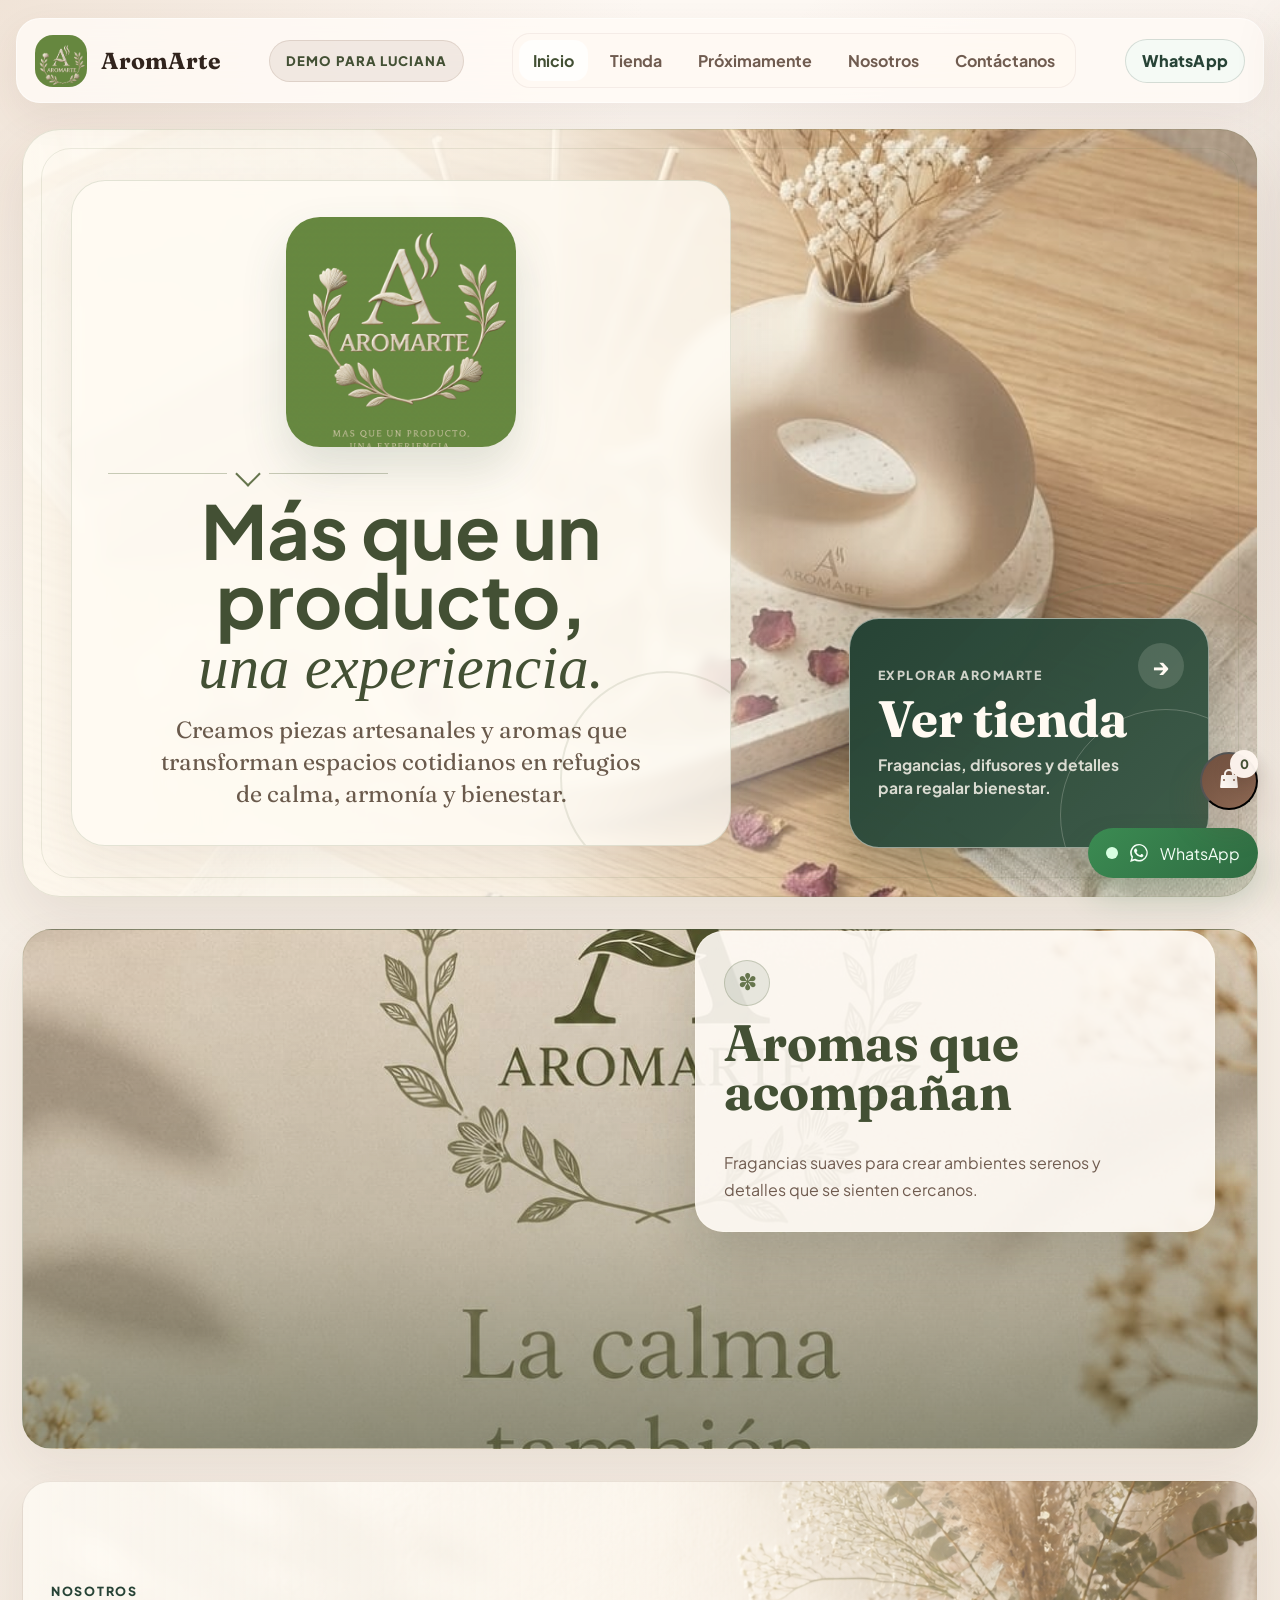
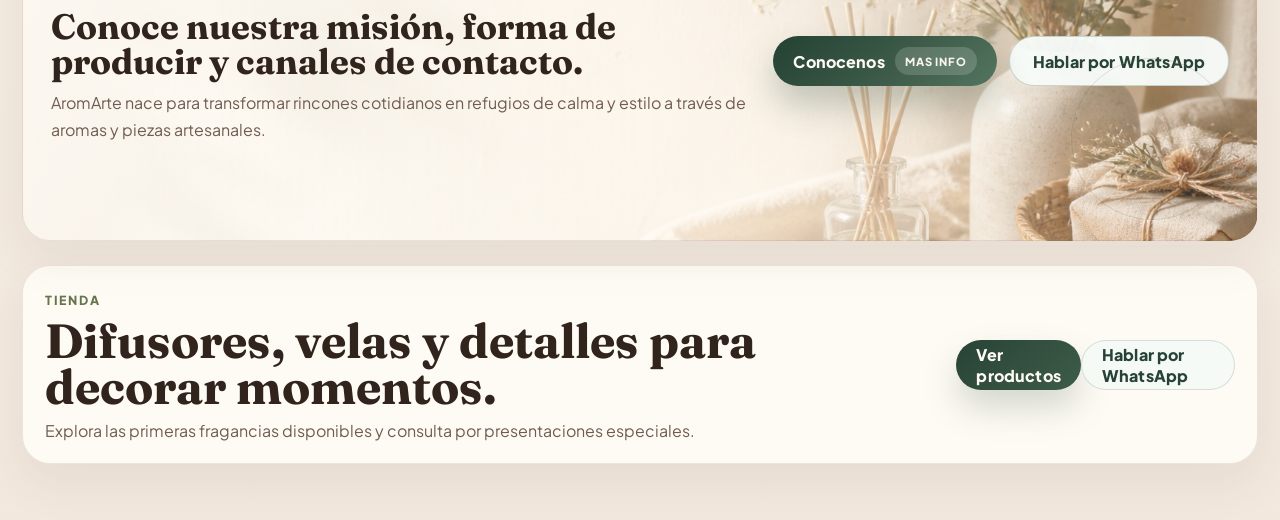
==== commit fe66eff9: "Convierte beneficios en tarjetas rotativas" ====
--- a/index.html
+++ b/index.html
@@ -7,7 +7,7 @@
   <link rel="preconnect" href="https://fonts.googleapis.com">
   <link rel="preconnect" href="https://fonts.gstatic.com" crossorigin>
   <link href="https://fonts.googleapis.com/css2?family=Fraunces:opsz,wght@9..144,600;9..144,700;9..144,800&family=Plus+Jakarta+Sans:wght@400;500;600;700;800&display=swap" rel="stylesheet">
-  <link rel="stylesheet" href="styles.css?v=20260609c">
+  <link rel="stylesheet" href="styles.css?v=20260609d">
 </head>
 <body data-page="home">
   <div class="page-shell">
@@ -70,24 +70,24 @@
       </section>
 
       <section class="aromarte-story-band aromarte-story-band-single">
-        <article class="story-panel story-panel-calm" aria-label="La calma también se decora"></article>
-      </section>
-
-      <section class="benefits content-strip icon-benefits">
-        <article>
-          <span class="line-icon line-icon-flower" aria-hidden="true"></span>
-          <h2>Aromas que acompanan</h2>
-          <p>Fragancias suaves para crear ambientes serenos y detalles que se sienten cercanos.</p>
-        </article>
-        <article>
-          <span class="line-icon line-icon-recycle" aria-hidden="true"></span>
-          <h2>Producción consciente</h2>
-          <p>Elegimos materiales, procesos y proveedores con una mirada responsable y duradera.</p>
-        </article>
-        <article>
-          <span class="line-icon line-icon-house" aria-hidden="true"></span>
-          <h2>Ayuda para elegir</h2>
-          <p>Te orientamos sobre fragancias, formatos y usos para cada espacio o regalo.</p>
+        <article class="story-panel story-panel-calm story-panel-carousel" aria-label="Beneficios de AromArte">
+          <div class="story-carousel" data-story-carousel>
+            <article class="story-carousel-card is-active">
+              <span class="line-icon line-icon-flower" aria-hidden="true"></span>
+              <h2>Aromas que acompañan</h2>
+              <p>Fragancias suaves para crear ambientes serenos y detalles que se sienten cercanos.</p>
+            </article>
+            <article class="story-carousel-card">
+              <span class="line-icon line-icon-recycle" aria-hidden="true"></span>
+              <h2>Producción consciente</h2>
+              <p>Elegimos materiales, procesos y proveedores con una mirada responsable y duradera.</p>
+            </article>
+            <article class="story-carousel-card">
+              <span class="line-icon line-icon-house" aria-hidden="true"></span>
+              <h2>Ayuda para elegir</h2>
+              <p>Te orientamos sobre fragancias, formatos y usos para cada espacio o regalo.</p>
+            </article>
+          </div>
         </article>
       </section>
 
@@ -290,6 +290,6 @@
 
   <script src="data.js?v=20260401c"></script>
   <script src="store.js?v=20260401c"></script>
-  <script src="home.js?v=20260401c"></script>
+  <script src="home.js?v=20260609a"></script>
 </body>
 </html>
--- a/styles.css
+++ b/styles.css
@@ -973,6 +973,63 @@
 
 .story-panel-calm::before {
   display: none;
+}
+
+.story-panel-carousel {
+  align-items: flex-end;
+  justify-content: flex-start;
+  padding: clamp(22px, 4vw, 42px);
+}
+
+.story-carousel {
+  position: relative;
+  width: min(100%, 520px);
+  min-height: 260px;
+}
+
+.story-carousel-card {
+  position: absolute;
+  inset: auto 0 0;
+  display: grid;
+  gap: 12px;
+  padding: clamp(20px, 3vw, 28px);
+  border: 1px solid rgba(255, 250, 242, 0.46);
+  border-radius: 28px;
+  background: rgba(255, 251, 246, 0.9);
+  box-shadow: 0 26px 54px rgba(45, 55, 38, 0.18);
+  opacity: 0;
+  transform: translateY(18px) scale(0.98);
+  transition: opacity 520ms ease, transform 520ms ease;
+  pointer-events: none;
+}
+
+.story-carousel-card.is-active {
+  opacity: 1;
+  transform: translateY(0) scale(1);
+  pointer-events: auto;
+}
+
+.story-carousel-card .line-icon {
+  width: 46px;
+  height: 46px;
+  background: rgba(62, 92, 73, 0.1);
+}
+
+.story-carousel-card h2 {
+  max-width: 420px;
+  margin: 0;
+  color: var(--premium-green-strong);
+  font-family: "Fraunces", serif;
+  font-size: clamp(2rem, 4vw, 3.05rem);
+  line-height: 0.96;
+}
+
+.story-carousel-card p {
+  max-width: 430px;
+  margin: 0;
+  color: var(--text-soft);
+  font-size: 1rem;
+  line-height: 1.65;
 }
 
 .story-panel h2 {
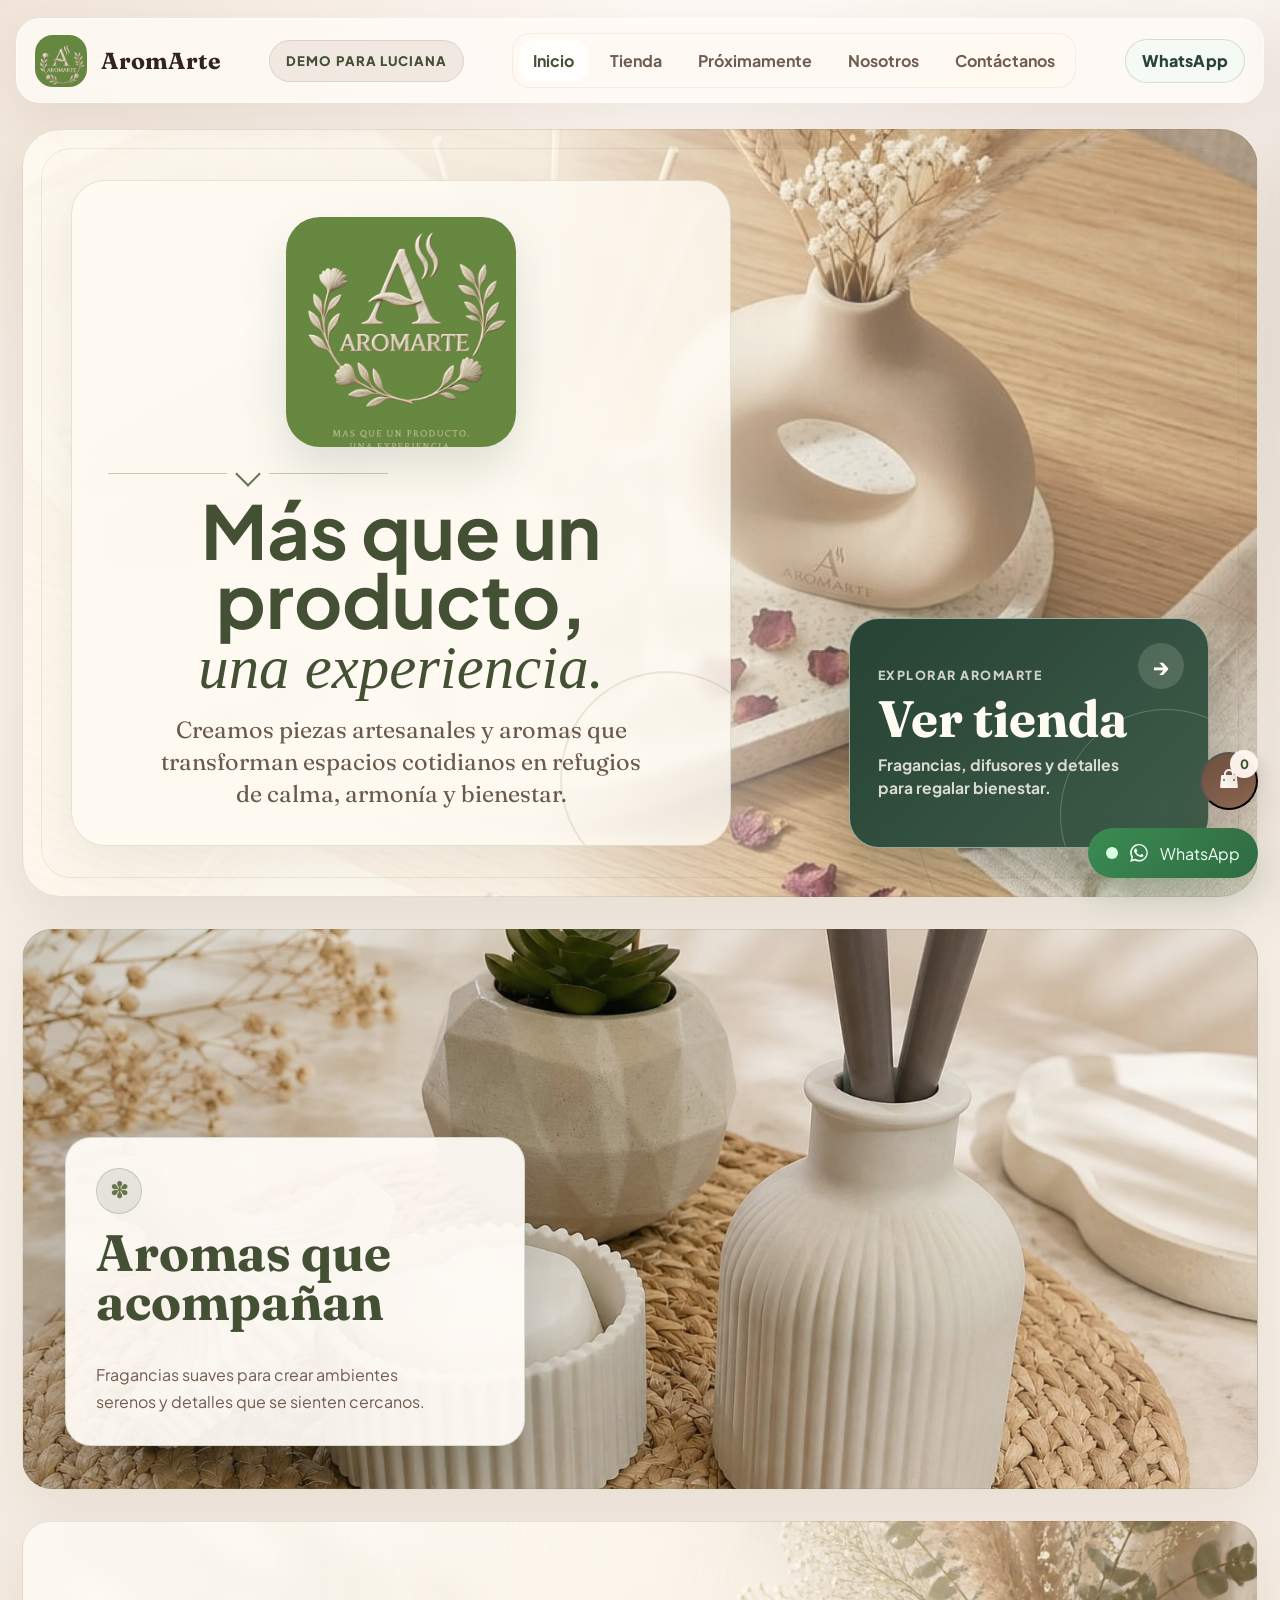
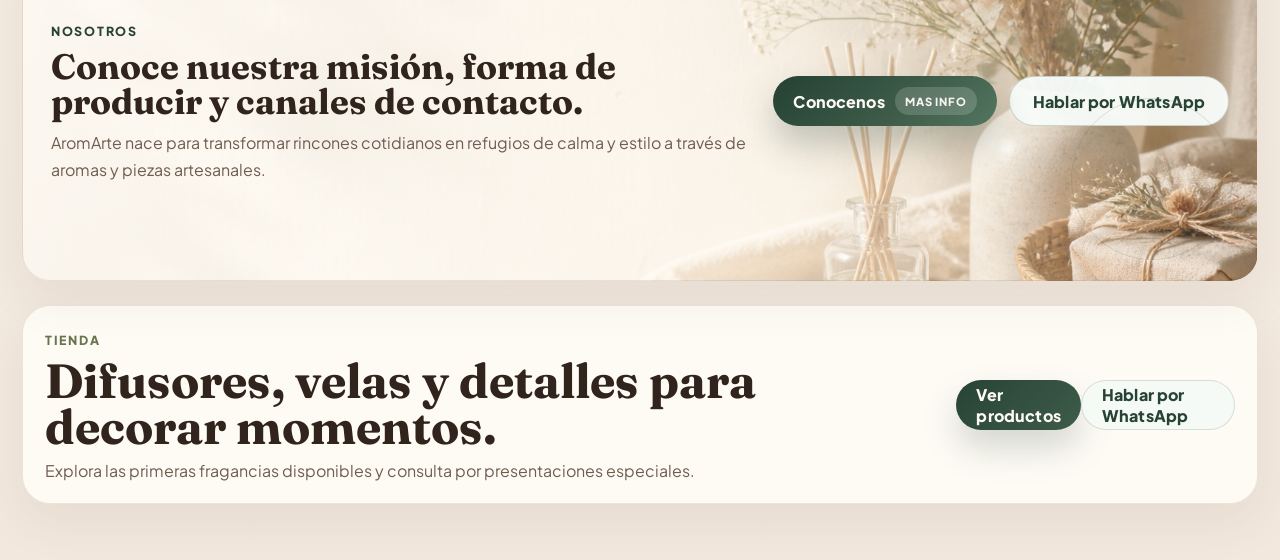
==== commit 1ab68317: "Corrige bloque rotativo de inicio" ====
--- a/index.html
+++ b/index.html
@@ -7,7 +7,7 @@
   <link rel="preconnect" href="https://fonts.googleapis.com">
   <link rel="preconnect" href="https://fonts.gstatic.com" crossorigin>
   <link href="https://fonts.googleapis.com/css2?family=Fraunces:opsz,wght@9..144,600;9..144,700;9..144,800&family=Plus+Jakarta+Sans:wght@400;500;600;700;800&display=swap" rel="stylesheet">
-  <link rel="stylesheet" href="styles.css?v=20260609d">
+  <link rel="stylesheet" href="styles.css?v=20260609e">
 </head>
 <body data-page="home">
   <div class="page-shell">
--- a/styles.css
+++ b/styles.css
@@ -927,7 +927,7 @@
 }
 
 .aromarte-story-band-single .story-panel-calm {
-  min-height: 520px;
+  min-height: 560px;
   background-position: center;
 }
 
@@ -976,36 +976,39 @@
 }
 
 .story-panel-carousel {
-  align-items: flex-end;
-  justify-content: flex-start;
+  align-items: flex-start;
+  justify-content: flex-end;
   padding: clamp(22px, 4vw, 42px);
+  background:
+    linear-gradient(90deg, rgba(38, 51, 38, 0.2) 0%, rgba(38, 51, 38, 0.08) 48%, rgba(255, 251, 246, 0.08) 100%),
+    url("assets/images/aromarte/home-benefits-bg.jpeg") center / cover no-repeat;
 }
 
 .story-carousel {
-  position: relative;
-  width: min(100%, 520px);
+  display: grid;
+  width: min(100%, 460px);
+}
+
+.story-carousel-card {
+  grid-area: 1 / 1;
+  display: grid;
+  align-content: start;
+  gap: 14px;
   min-height: 260px;
-}
-
-.story-carousel-card {
-  position: absolute;
-  inset: auto 0 0;
-  display: grid;
-  gap: 12px;
-  padding: clamp(20px, 3vw, 28px);
-  border: 1px solid rgba(255, 250, 242, 0.46);
-  border-radius: 28px;
-  background: rgba(255, 251, 246, 0.9);
-  box-shadow: 0 26px 54px rgba(45, 55, 38, 0.18);
+  padding: clamp(22px, 3vw, 30px);
+  border: 1px solid rgba(62, 92, 73, 0.18);
+  border-radius: 26px;
+  background: rgba(255, 251, 246, 0.94);
+  box-shadow: 0 26px 54px rgba(45, 55, 38, 0.2);
   opacity: 0;
-  transform: translateY(18px) scale(0.98);
+  transform: translateY(12px);
   transition: opacity 520ms ease, transform 520ms ease;
   pointer-events: none;
 }
 
 .story-carousel-card.is-active {
   opacity: 1;
-  transform: translateY(0) scale(1);
+  transform: translateY(0);
   pointer-events: auto;
 }
 
@@ -1016,16 +1019,16 @@
 }
 
 .story-carousel-card h2 {
-  max-width: 420px;
+  max-width: 360px;
   margin: 0;
   color: var(--premium-green-strong);
   font-family: "Fraunces", serif;
-  font-size: clamp(2rem, 4vw, 3.05rem);
-  line-height: 0.96;
+  font-size: clamp(1.9rem, 3.5vw, 2.65rem);
+  line-height: 1;
 }
 
 .story-carousel-card p {
-  max-width: 430px;
+  max-width: 360px;
   margin: 0;
   color: var(--text-soft);
   font-size: 1rem;
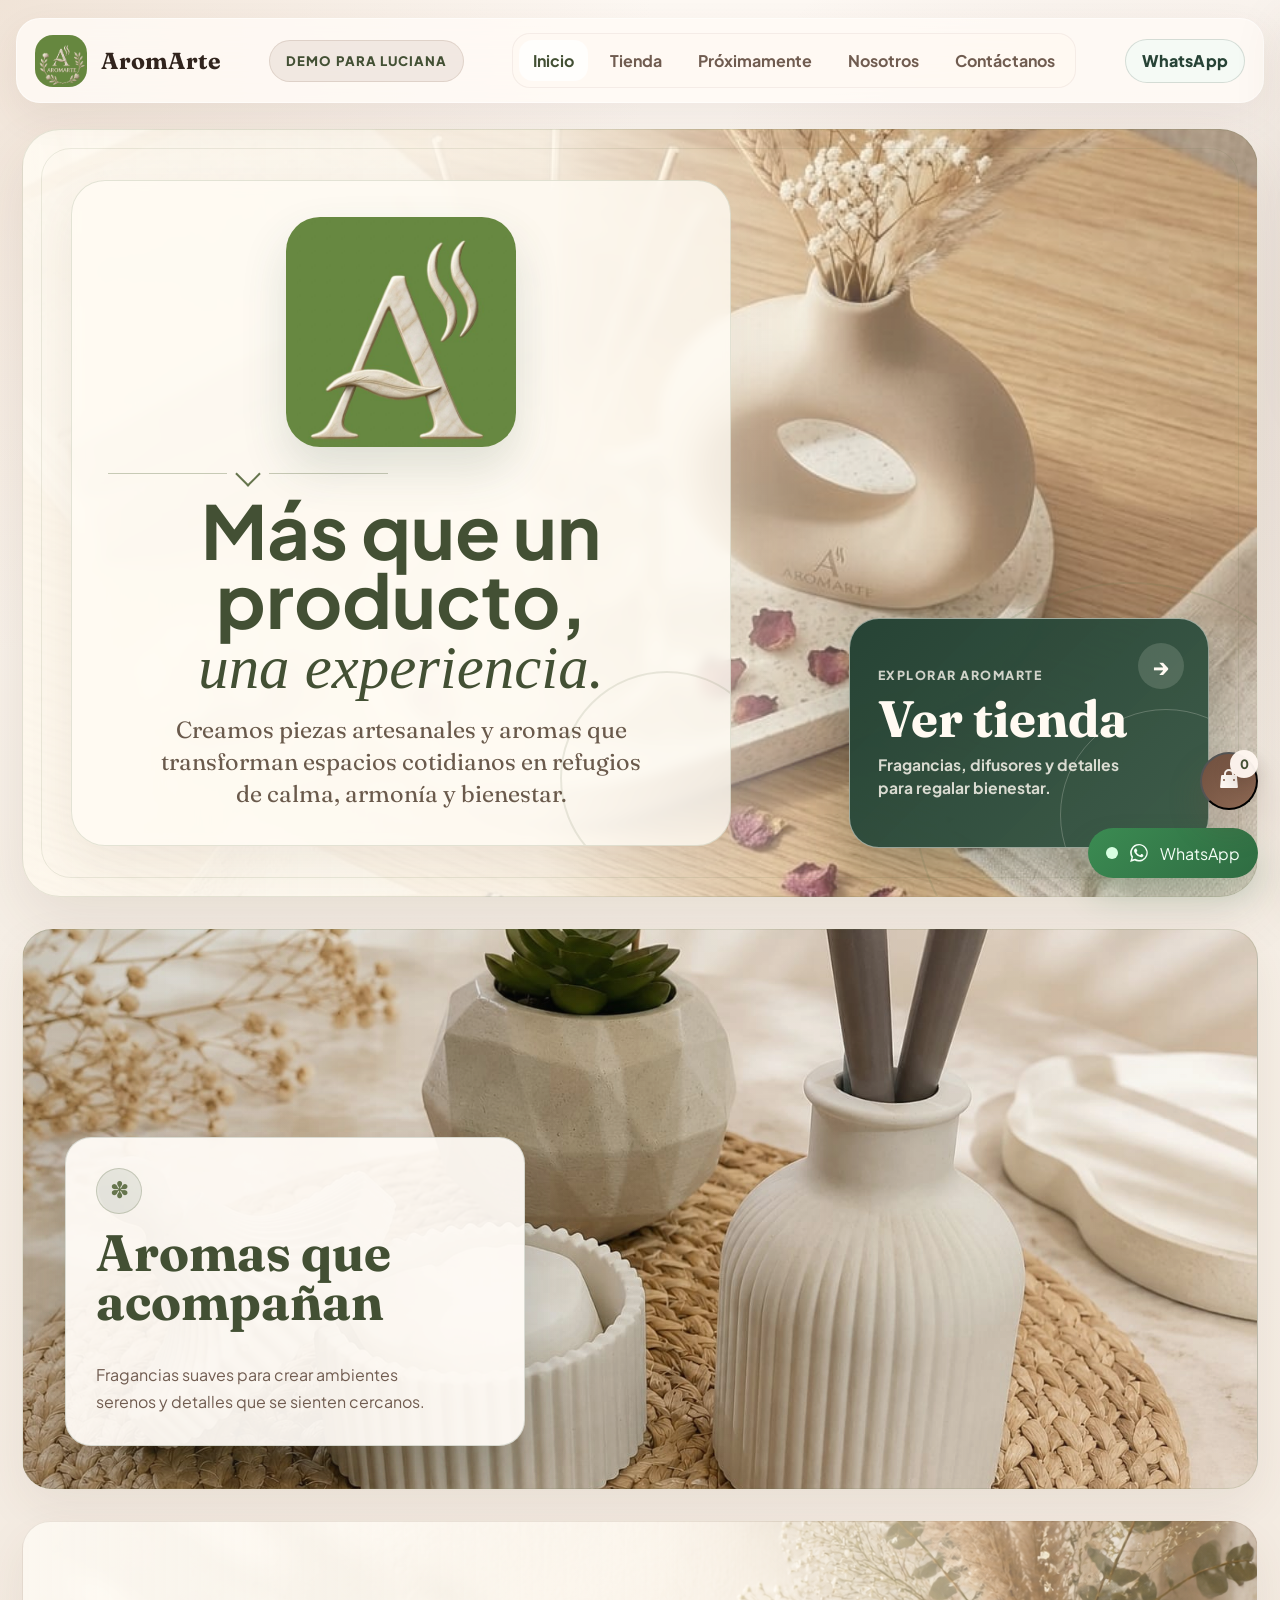
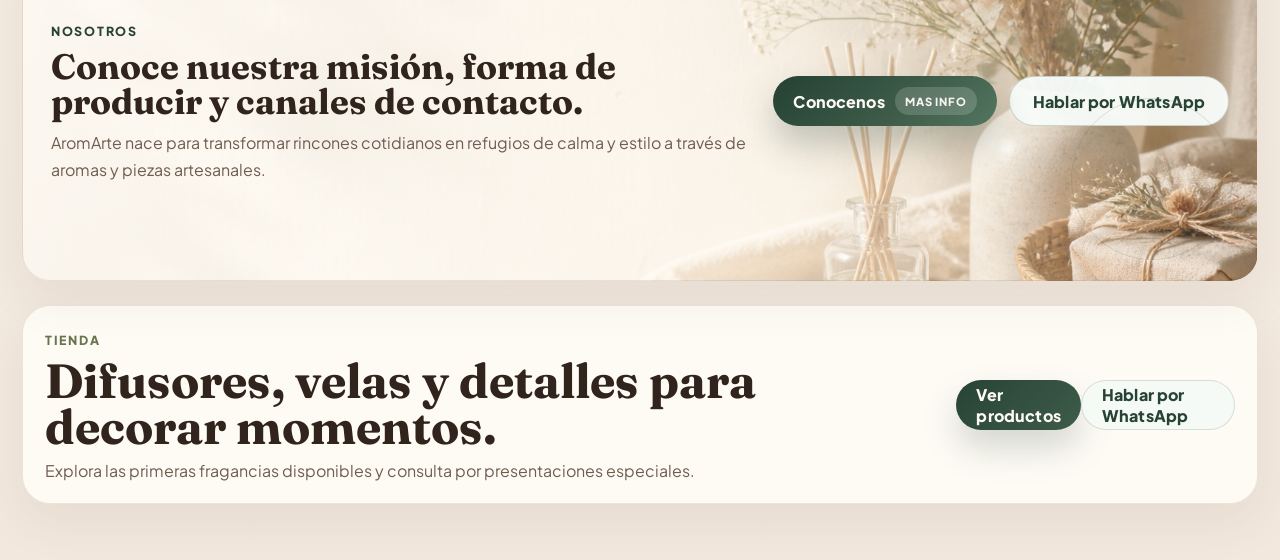
==== commit eb02b1fc: "Recorta logo principal de inicio" ====
--- a/index.html
+++ b/index.html
@@ -7,7 +7,7 @@
   <link rel="preconnect" href="https://fonts.googleapis.com">
   <link rel="preconnect" href="https://fonts.gstatic.com" crossorigin>
   <link href="https://fonts.googleapis.com/css2?family=Fraunces:opsz,wght@9..144,600;9..144,700;9..144,800&family=Plus+Jakarta+Sans:wght@400;500;600;700;800&display=swap" rel="stylesheet">
-  <link rel="stylesheet" href="styles.css?v=20260609e">
+  <link rel="stylesheet" href="styles.css?v=20260609g">
 </head>
 <body data-page="home">
   <div class="page-shell">
@@ -53,7 +53,7 @@
       <section class="aromarte-hero" id="inicio">
         <div class="aromarte-hero-copy">
           <div class="welcome-card">
-            <img class="welcome-logo" src="assets/images/aromarte/logo.jpeg" alt="AromArte">
+            <img class="welcome-logo" src="assets/images/aromarte/logo-a.jpeg" alt="A de AromArte">
             <div class="ornament-divider" aria-hidden="true"><span></span><i></i><span></span></div>
             <h1>Más que un producto, <em>una experiencia.</em></h1>
             <p>Creamos piezas artesanales y aromas que transforman espacios cotidianos en refugios de calma, armonía y bienestar.</p>
@@ -290,6 +290,6 @@
 
   <script src="data.js?v=20260401c"></script>
   <script src="store.js?v=20260401c"></script>
-  <script src="home.js?v=20260609a"></script>
+  <script src="home.js?v=20260609b"></script>
 </body>
 </html>
--- a/styles.css
+++ b/styles.css
@@ -1002,7 +1002,7 @@
   box-shadow: 0 26px 54px rgba(45, 55, 38, 0.2);
   opacity: 0;
   transform: translateY(12px);
-  transition: opacity 520ms ease, transform 520ms ease;
+  transition: opacity 980ms cubic-bezier(0.22, 1, 0.36, 1), transform 980ms cubic-bezier(0.22, 1, 0.36, 1);
   pointer-events: none;
 }
 
@@ -1242,6 +1242,7 @@
   height: 100%;
   min-height: 230px;
   background: radial-gradient(circle at top right, rgba(209, 181, 158, 0.28), transparent 24%), linear-gradient(180deg, rgba(255, 251, 246, 0.96), rgba(244, 233, 223, 0.92));
+  cursor: pointer;
 }
 
 .featured-card h3 { margin: 0 0 12px; font-size: 1.5rem; }
@@ -2171,9 +2172,15 @@
   border-radius: 30px;
   background: linear-gradient(180deg, rgba(255, 251, 246, 0.98), rgba(247, 238, 229, 0.94));
   transition: transform 260ms ease, box-shadow 260ms ease, border-color 260ms ease;
+  cursor: pointer;
 }
 
 .product-card:hover { transform: translateY(-6px); box-shadow: var(--shadow-hover); border-color: rgba(122, 93, 74, 0.24); }
+.featured-card:focus-visible,
+.product-card:focus-visible {
+  outline: 3px solid rgba(62, 92, 73, 0.36);
+  outline-offset: 4px;
+}
 .product-media {
   position: relative;
   aspect-ratio: 16 / 11;
